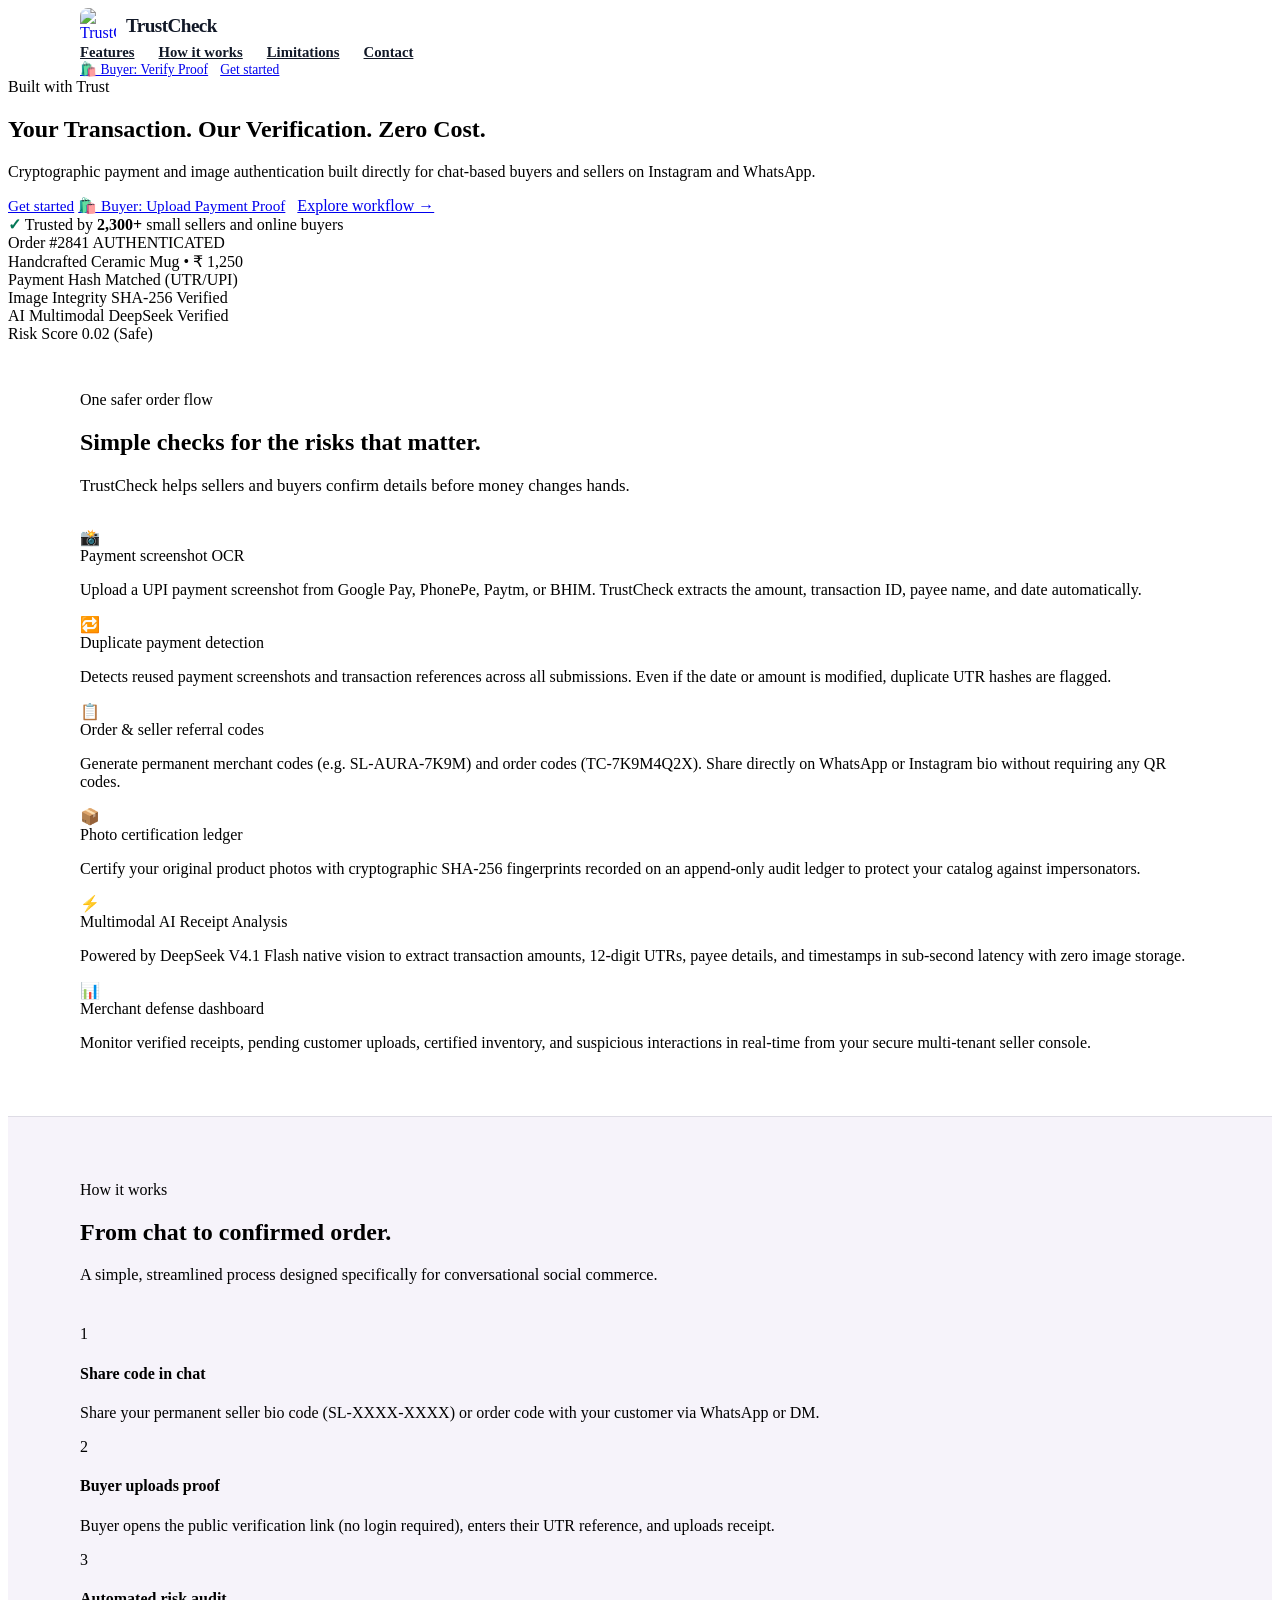
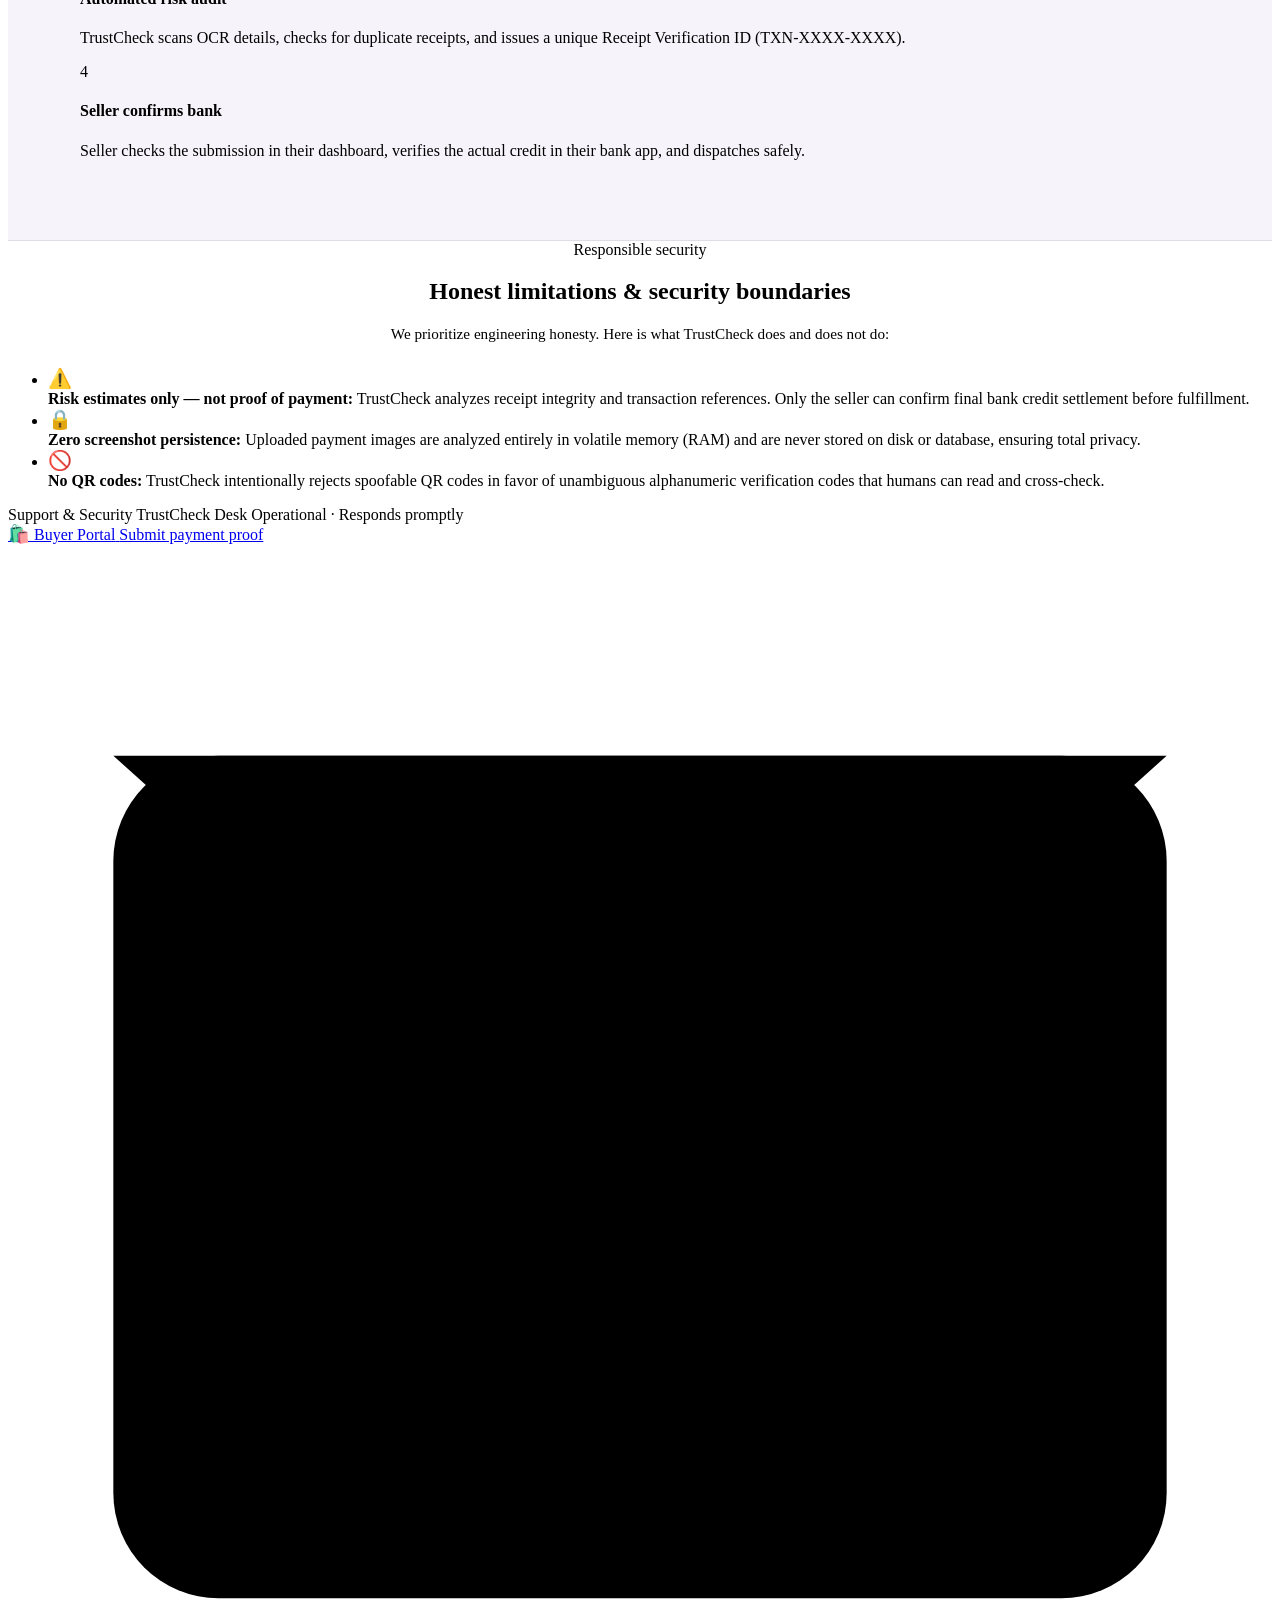
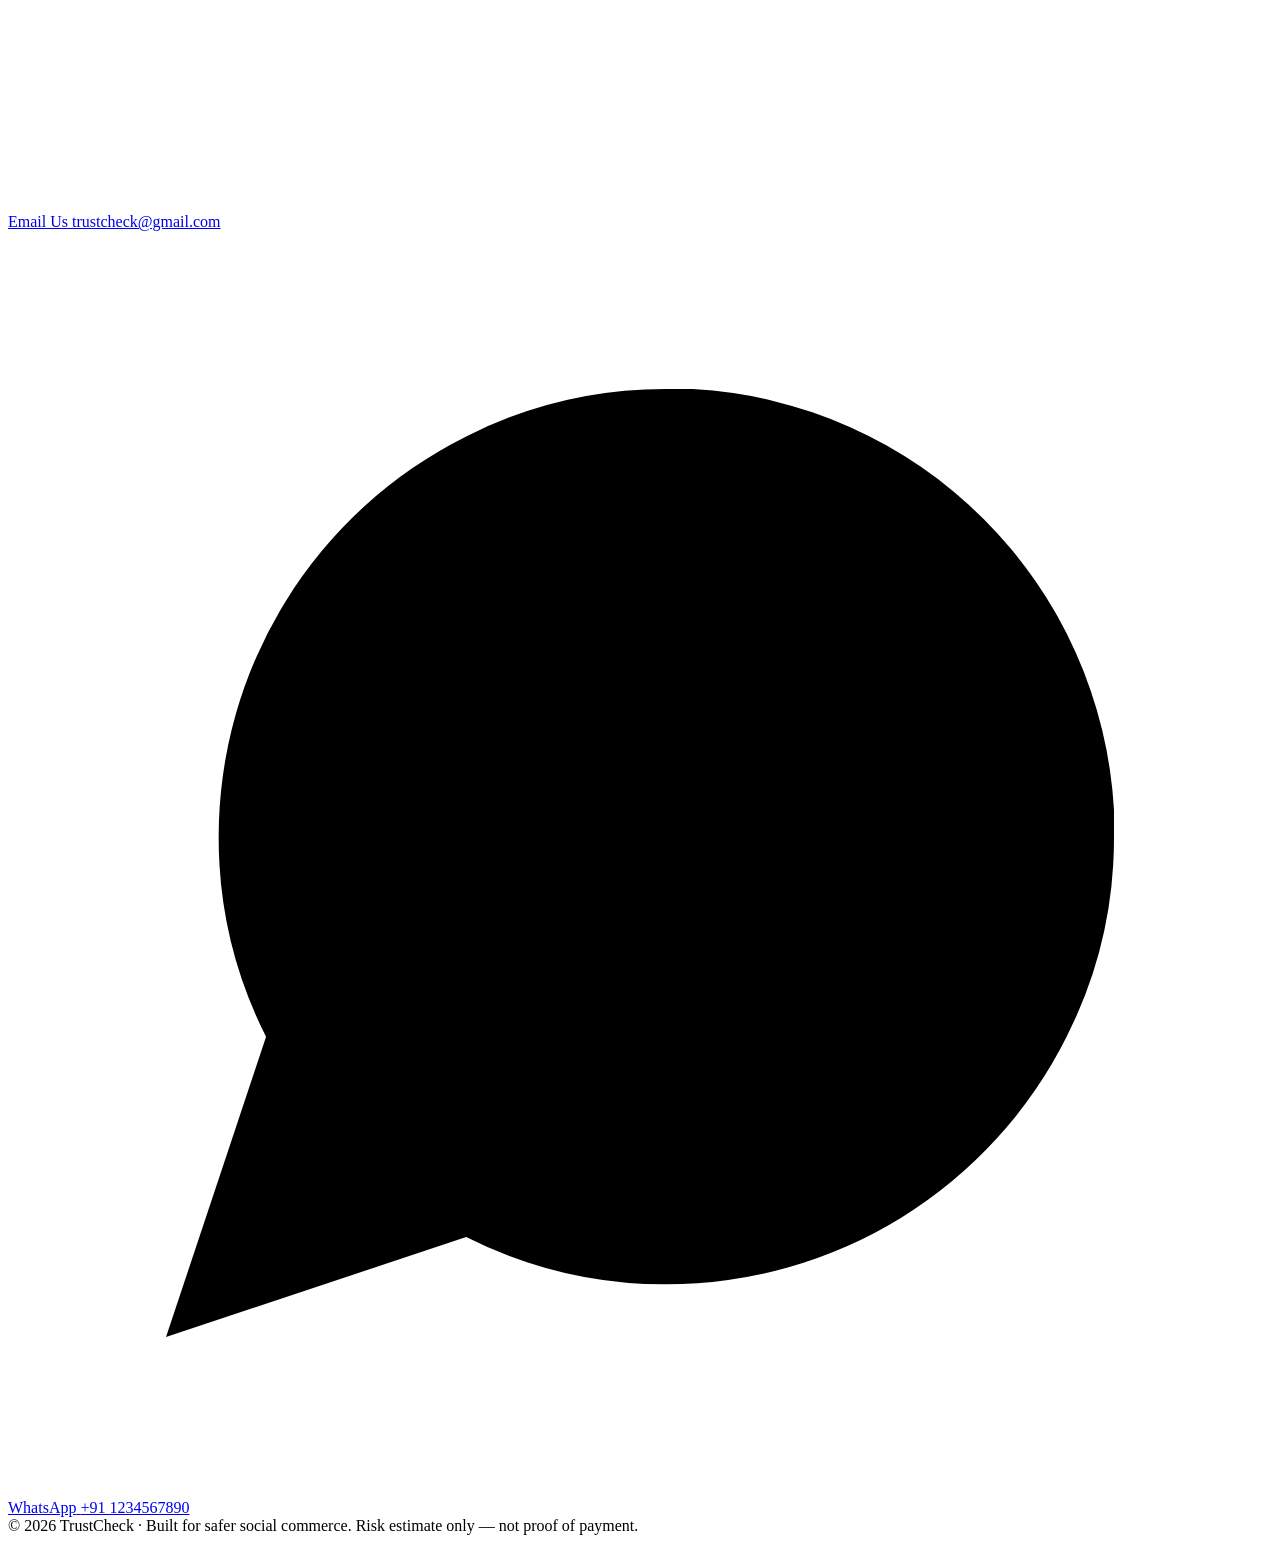
==== frontend/index.html @ 2cc2d7c2 "style: update logo image and add border radius" ====
<!DOCTYPE html>
<html lang="en">
<head>
  <meta charset="UTF-8">
  <meta name="viewport" content="width=device-width, initial-scale=1.0">
  <title>TrustCheck — Sell with confidence</title>
    <link rel="icon" type="image/png" href="/logo.png">
  <meta name="description" content="TrustCheck helps Instagram and WhatsApp sellers verify orders, payment screenshots, and certified product photos.">
  <link rel="stylesheet" href="/css/styles.css">
  <style>
    .container { width: min(1120px, calc(100% - 40px)); margin: 0 auto; }
  </style>
</head>
<body>
<div class="landing">
  <!-- Nav -->
  <header>
    <nav class="container landing-nav" aria-label="Main navigation">
      <a class="brand" href="/" style="display:flex;align-items:center;gap:10px;text-decoration:none;" aria-label="TrustCheck home">
        <img src="/logo.png" class="brand-mark" alt="TrustCheck" style="height:36px;width:36px;object-fit:contain;background:transparent;box-shadow:none;border-radius:8px;">
        <span style="font-weight:800;font-size:1.2rem;letter-spacing:-.03em;color:#111827;">TrustCheck</span>
      </a>
      <div style="display:flex;align-items:center;gap:24px;" class="nav-links">
        <a href="#features" style="font-weight:600;font-size:0.92rem;color:#111827;">Features</a>
        <a href="#how-it-works" style="font-weight:600;font-size:0.92rem;color:#111827;">How it works</a>
        <a href="#limitations" style="font-weight:600;font-size:0.92rem;color:#111827;">Limitations</a>
        <a href="#contact" style="font-weight:600;font-size:0.92rem;color:#111827;">Contact</a>
      </div>
      <div style="display:flex;gap:0.75rem;align-items:center;">
        <a href="/verify.html" class="button button-secondary" style="font-size:0.85rem;">🛍️ Buyer: Verify Proof</a>
        <a href="/login.html" class="button button-primary" style="font-size:0.85rem;">Get started</a>
      </div>
    </nav>
  </header>

  <!-- Hero -->
  <section class="hero-section" id="home">
    <div class="hero">
      <div class="hero-grid">
        <div>
          <div class="eyebrow">Built with Trust</div>
          <h1>Your Transaction. Our Verification. Zero Cost.</h1>
          <p class="hero-copy">Cryptographic payment and image authentication built directly for chat-based buyers and sellers on Instagram and WhatsApp.</p>
          <div class="hero-buttons">
            <a href="/login.html" class="button button-primary btn-lg" style="font-size:0.95rem;">Get started</a>
            <a href="/verify.html" class="button button-secondary btn-lg" style="font-size:0.95rem;">🛍️ Buyer: Upload Payment Proof</a>
            <a href="#how-it-works" class="hero-link" style="margin-left:0.5rem;">Explore workflow →</a>
          </div>
          <div class="trust-note">
            <span style="color:#047857;font-weight:800;">✓</span>
            <span>Trusted by <strong>2,300+</strong> small sellers and online buyers</span>
          </div>
        </div>

        <!-- Floating Verified Token Card (FinTech Micro-Receipt) -->
        <div class="token-card-wrapper">
          <div class="token-card">
            <div class="token-header">
              <span class="token-order-id">Order #2841</span>
              <span class="token-auth-badge">
                <span class="token-pulse-dot" aria-hidden="true"></span>
                AUTHENTICATED
              </span>
            </div>
            <div class="token-item-row">
              <span>Handcrafted Ceramic Mug • ₹ 1,250</span>
            </div>
            <div class="token-metrics">
              <div class="token-metric-row">
                <span class="token-metric-label">Payment Hash</span>
                <span class="token-metric-val matched">Matched (UTR/UPI)</span>
              </div>
              <div class="token-metric-row">
                <span class="token-metric-label">Image Integrity</span>
                <span class="token-metric-val verified">SHA-256 Verified</span>
              </div>
              <div class="token-metric-row">
                <span class="token-metric-label">AI Multimodal</span>
                <span class="token-metric-val verified">DeepSeek Verified</span>
              </div>
              <div class="token-metric-row">
                <span class="token-metric-label">Risk Score</span>
                <span class="token-metric-val matched">0.02 (Safe)</span>
              </div>
            </div>
          </div>
        </div>
      </div>
    </div>
  </section>

  <!-- Features -->
  <section class="container" id="features" style="padding: 3rem 0;">
    <div style="max-width:650px;margin-bottom:2rem;">
      <div class="eyebrow" style="margin-bottom:0.75rem;">One safer order flow</div>
      <h2>Simple checks for the risks that matter.</h2>
      <p style="font-size:1.05rem;color:var(--muted);margin-top:0.35rem;">TrustCheck helps sellers and buyers confirm details before money changes hands.</p>
    </div>
    <div class="features-grid">
      <div class="feature-card">
        <div class="feature-icon">📸</div>
        <div class="feature-title">Payment screenshot OCR</div>
        <p class="feature-desc">Upload a UPI payment screenshot from Google Pay, PhonePe, Paytm, or BHIM. TrustCheck extracts the amount, transaction ID, payee name, and date automatically.</p>
      </div>
      <div class="feature-card">
        <div class="feature-icon">🔁</div>
        <div class="feature-title">Duplicate payment detection</div>
        <p class="feature-desc">Detects reused payment screenshots and transaction references across all submissions. Even if the date or amount is modified, duplicate UTR hashes are flagged.</p>
      </div>
      <div class="feature-card">
        <div class="feature-icon">📋</div>
        <div class="feature-title">Order & seller referral codes</div>
        <p class="feature-desc">Generate permanent merchant codes (e.g. SL-AURA-7K9M) and order codes (TC-7K9M4Q2X). Share directly on WhatsApp or Instagram bio without requiring any QR codes.</p>
      </div>
      <div class="feature-card">
        <div class="feature-icon">📦</div>
        <div class="feature-title">Photo certification ledger</div>
        <p class="feature-desc">Certify your original product photos with cryptographic SHA-256 fingerprints recorded on an append-only audit ledger to protect your catalog against impersonators.</p>
      </div>
      <div class="feature-card">
        <div class="feature-icon">⚡</div>
        <div class="feature-title">Multimodal AI Receipt Analysis</div>
        <p class="feature-desc">Powered by DeepSeek V4.1 Flash native vision to extract transaction amounts, 12-digit UTRs, payee details, and timestamps in sub-second latency with zero image storage.</p>
      </div>
      <div class="feature-card">
        <div class="feature-icon">📊</div>
        <div class="feature-title">Merchant defense dashboard</div>
        <p class="feature-desc">Monitor verified receipts, pending customer uploads, certified inventory, and suspicious interactions in real-time from your secure multi-tenant seller console.</p>
      </div>
    </div>
  </section>

  <!-- How it works -->
  <section id="how-it-works" style="background:#F6F3FA;border-top:1px solid rgba(17,24,39,0.1);border-bottom:1px solid rgba(17,24,39,0.1);padding:4rem 0;">
    <div class="container">
      <div style="max-width:650px;margin-bottom:2.5rem;">
        <div class="eyebrow" style="margin-bottom:0.75rem;">How it works</div>
        <h2>From chat to confirmed order.</h2>
        <p style="font-size:1.02rem;color:var(--muted);margin-top:0.35rem;">A simple, streamlined process designed specifically for conversational social commerce.</p>
      </div>
      <div class="steps-row">
        <div class="step-item">
          <div class="step-num">1</div>
          <h4>Share code in chat</h4>
          <p>Share your permanent seller bio code (SL-XXXX-XXXX) or order code with your customer via WhatsApp or DM.</p>
        </div>
        <div class="step-item">
          <div class="step-num">2</div>
          <h4>Buyer uploads proof</h4>
          <p>Buyer opens the public verification link (no login required), enters their UTR reference, and uploads receipt.</p>
        </div>
        <div class="step-item">
          <div class="step-num">3</div>
          <h4>Automated risk audit</h4>
          <p>TrustCheck scans OCR details, checks for duplicate receipts, and issues a unique Receipt Verification ID (TXN-XXXX-XXXX).</p>
        </div>
        <div class="step-item">
          <div class="step-num">4</div>
          <h4>Seller confirms bank</h4>
          <p>Seller checks the submission in their dashboard, verifies the actual credit in their bank app, and dispatches safely.</p>
        </div>
      </div>
    </div>
  </section>

  <!-- Limitations -->
  <section class="limitations-section" id="limitations">
    <div style="text-align:center;margin-bottom:1.5rem;">
      <div class="eyebrow" style="margin-bottom:0.5rem;">Responsible security</div>
      <h2>Honest limitations & security boundaries</h2>
      <p style="color:var(--muted);font-size:0.95rem;margin-top:0.35rem;">We prioritize engineering honesty. Here is what TrustCheck does and does not do:</p>
    </div>
    <ul class="limitation-list">
      <li>
        <span style="font-size:1.2rem;">⚠️</span>
        <div><strong>Risk estimates only — not proof of payment:</strong> TrustCheck analyzes receipt integrity and transaction references. Only the seller can confirm final bank credit settlement before fulfillment.</div>
      </li>
      <li>
        <span style="font-size:1.2rem;">🔒</span>
        <div><strong>Zero screenshot persistence:</strong> Uploaded payment images are analyzed entirely in volatile memory (RAM) and are never stored on disk or database, ensuring total privacy.</div>
      </li>
      <li>
        <span style="font-size:1.2rem;">🚫</span>
        <div><strong>No QR codes:</strong> TrustCheck intentionally rejects spoofable QR codes in favor of unambiguous alphanumeric verification codes that humans can read and cross-check.</div>
      </li>
    </ul>
  </section>

  <!-- Integrated Minimal Footer Strip -->
  <footer id="contact" class="site-footer">
    <div class="footer-content">
      <div class="footer-contact-row">
        <!-- Left: identity + status -->
        <div class="cs-left">
          <span class="cs-label">Support & Security</span>
          <span class="cs-title">TrustCheck Desk</span>
          <span class="cs-status">
            <span class="cs-pulse" aria-hidden="true"></span>
            Operational · Responds promptly
          </span>
        </div>

        <!-- Right: action pills -->
        <div class="cs-actions">
          <!-- Buyer portal link -->
          <a href="/verify.html" class="cs-action">
            <span style="font-size:1.1rem;">🛍️</span>
            <span class="cs-action-meta">
              <span>Buyer Portal</span>
              <span>Submit payment proof</span>
            </span>
          </a>
          <!-- Email Us -->
          <a href="mailto:trustcheck@gmail.com" class="cs-action" aria-label="Email TrustCheck at trustcheck@gmail.com">
            <svg viewBox="0 0 24 24" aria-hidden="true">
              <rect x="2" y="4" width="20" height="16" rx="2"/>
              <polyline points="2,4 12,13 22,4"/>
            </svg>
            <span class="cs-action-meta">
              <span>Email Us</span>
              <span>trustcheck@gmail.com</span>
            </span>
          </a>
          <!-- WhatsApp -->
          <a href="https://wa.me/911234567890" class="cs-action" aria-label="Chat on WhatsApp" target="_blank" rel="noopener noreferrer">
            <svg viewBox="0 0 24 24" aria-hidden="true">
              <path d="M21 11.5a8.38 8.38 0 0 1-.9 3.8 8.5 8.5 0 0 1-7.6 4.7 8.38 8.38 0 0 1-3.8-.9L3 21l1.9-5.7a8.38 8.38 0 0 1-.9-3.8 8.5 8.5 0 0 1 4.7-7.6 8.38 8.38 0 0 1 3.8-.9h.5a8.48 8.48 0 0 1 8 8v.5z"/>
            </svg>
            <span class="cs-action-meta">
              <span>WhatsApp</span>
              <span>+91 1234567890</span>
            </span>
          </a>
        </div>
      </div>

      <div class="footer-divider" aria-hidden="true"></div>

      <div class="footer-row">
        <span>© 2026 TrustCheck · Built for safer social commerce.</span>
        <span>Risk estimate only — not proof of payment.</span>
      </div>
    </div>
  </footer>
</div>
</body>
</html>
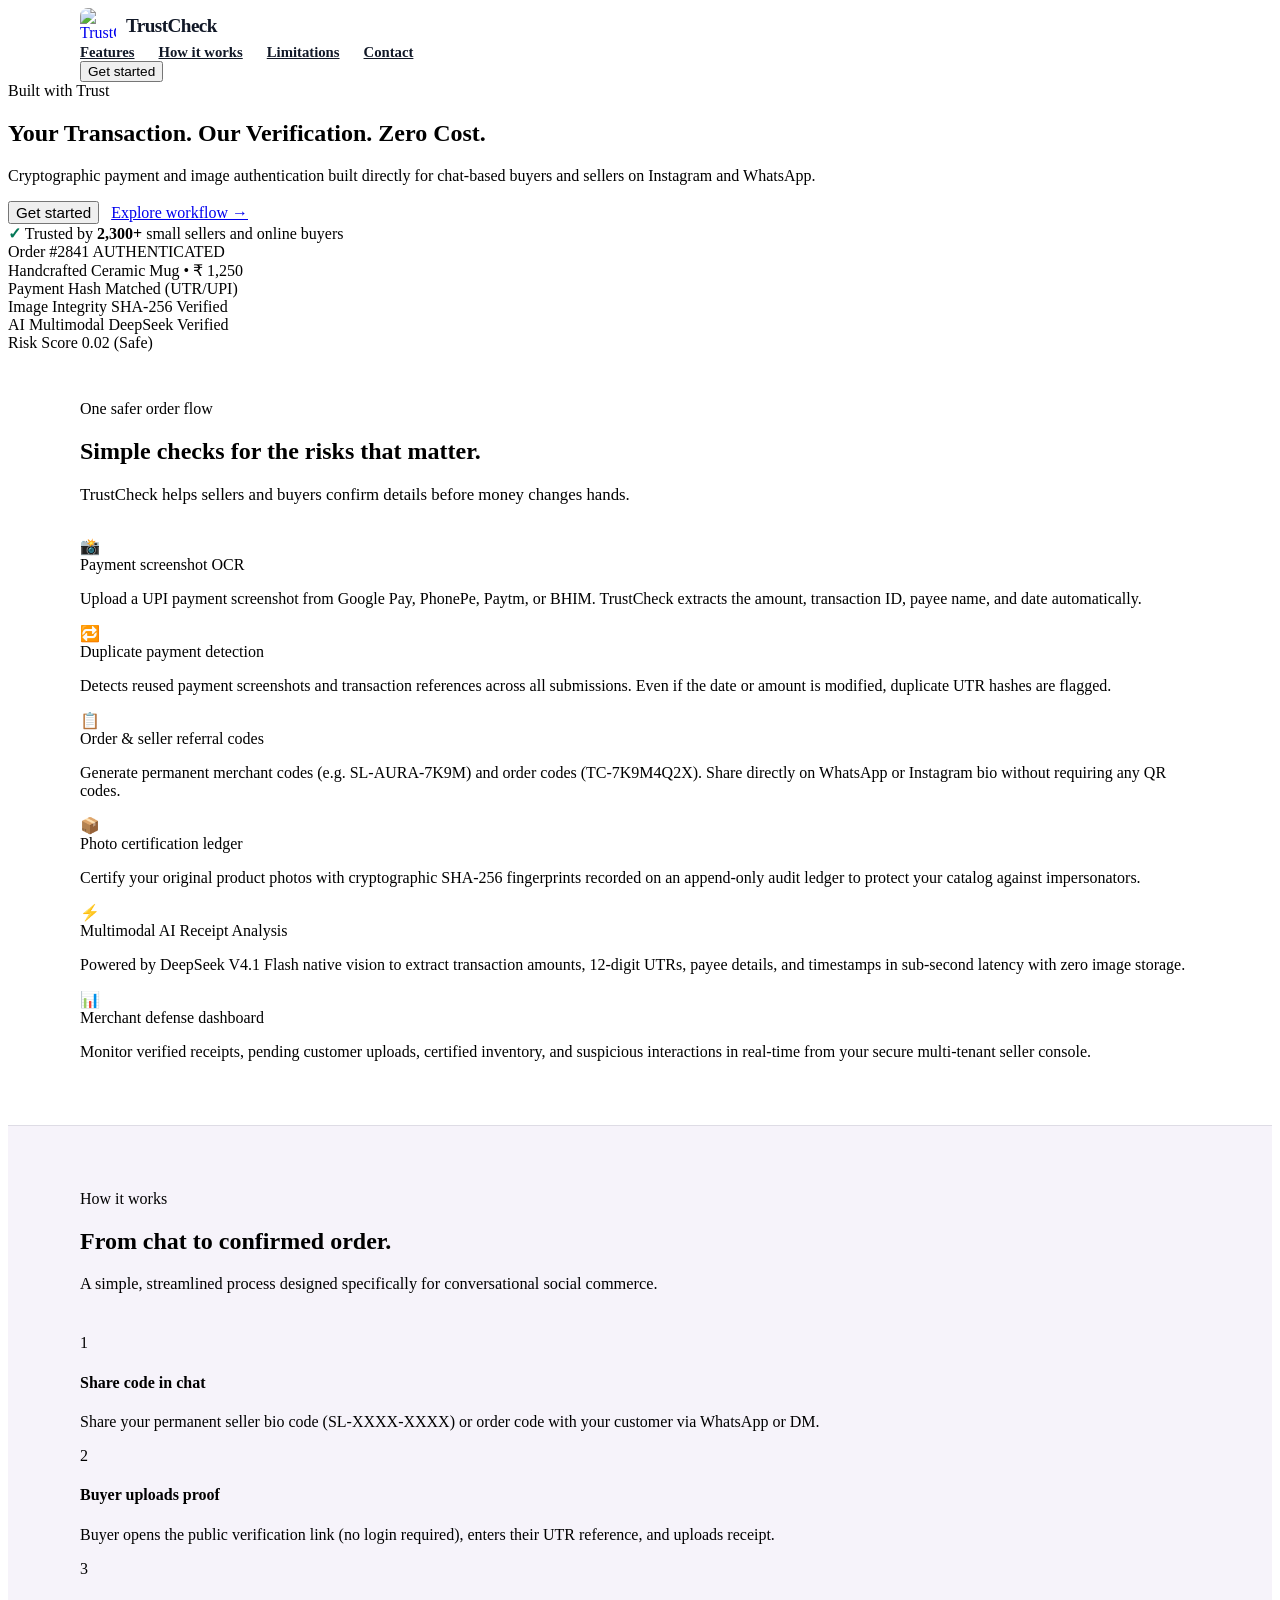
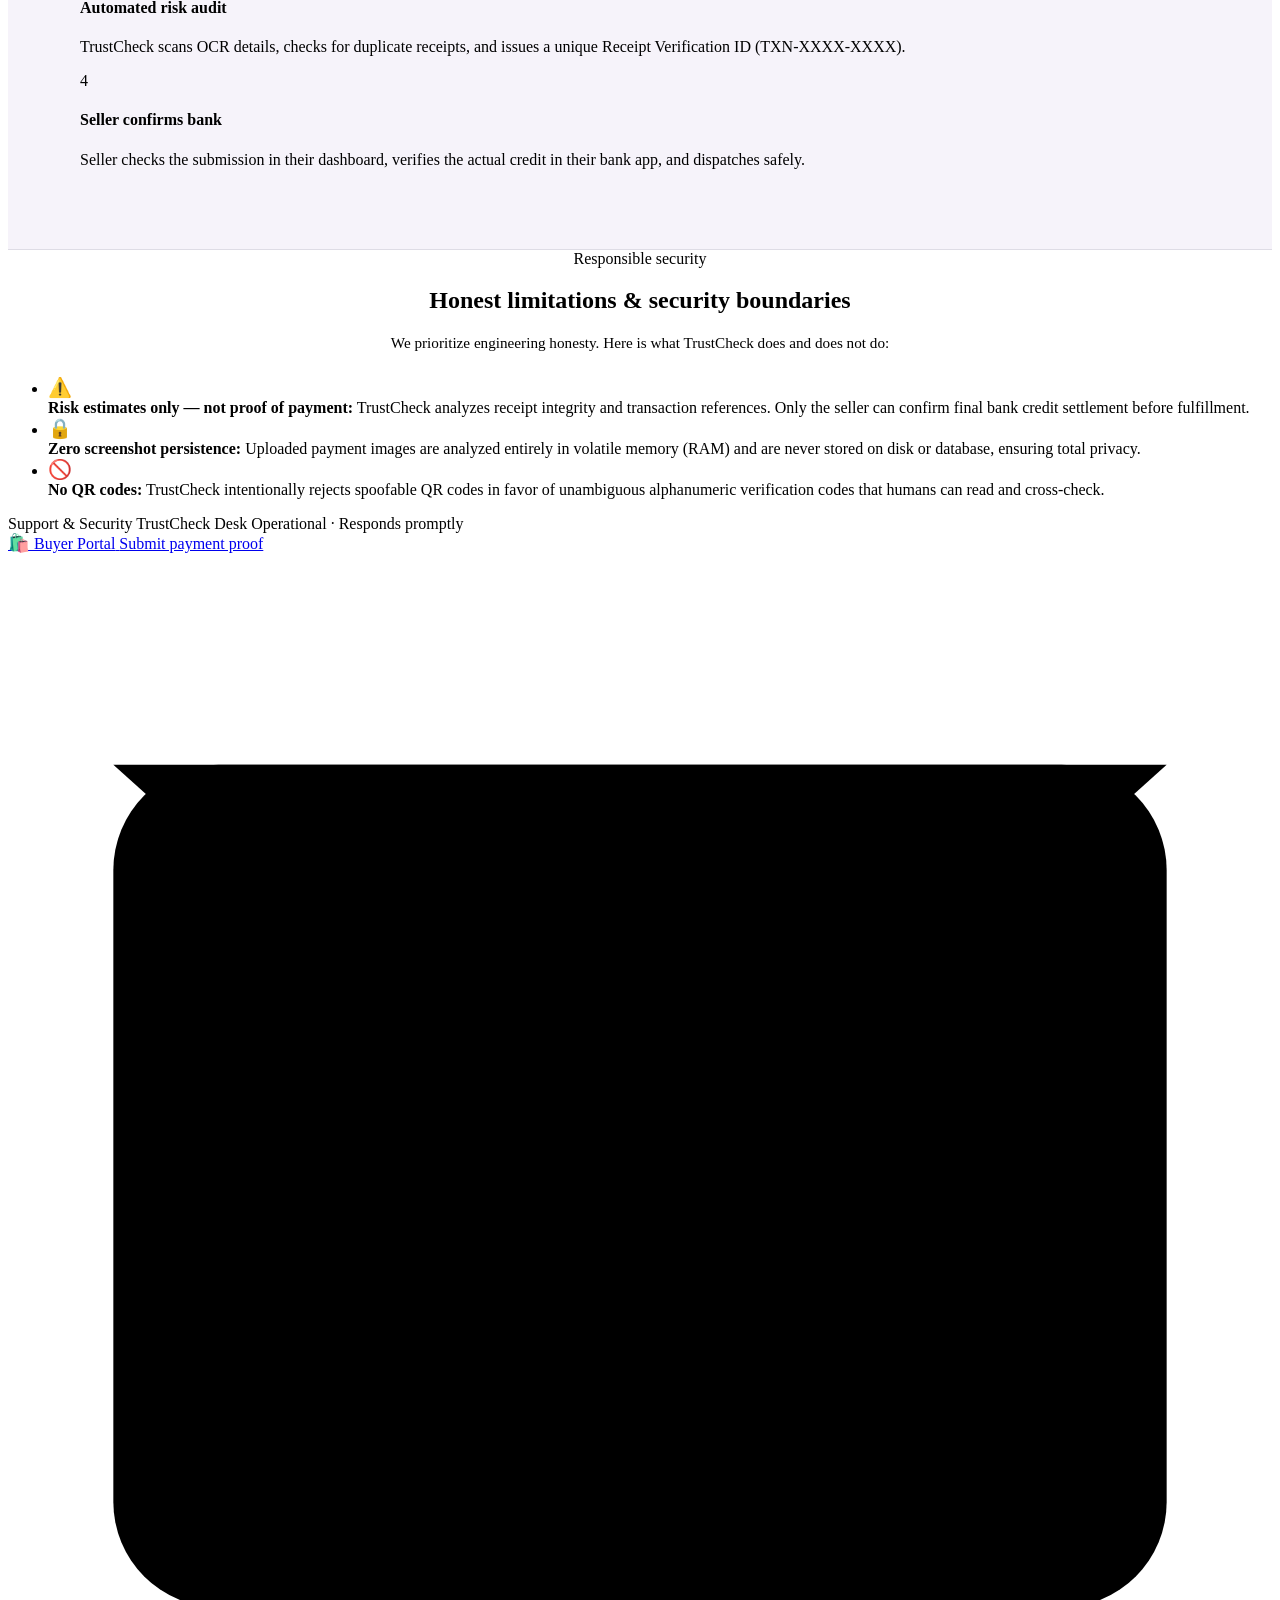
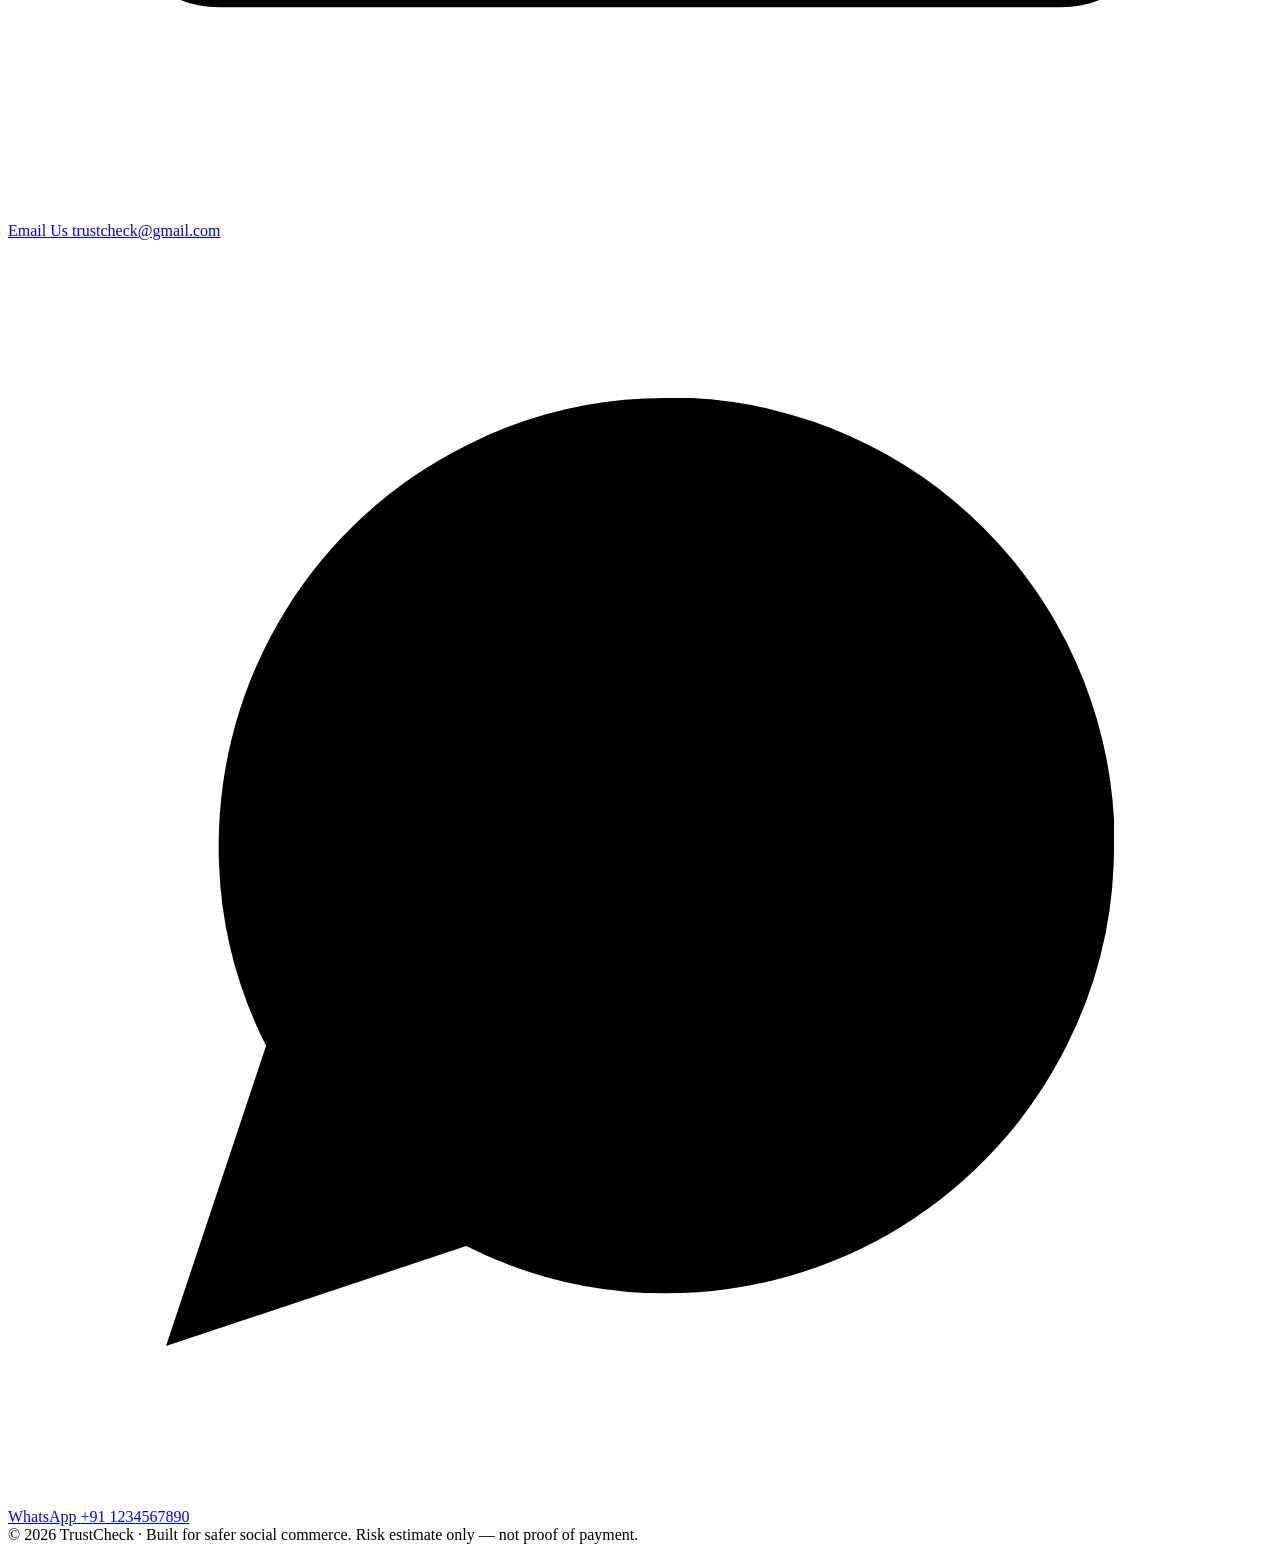
==== commit 02620b84: "feat(ui): refactor entry flow with Apple-style choice modal and role switcher" ====
--- a/frontend/index.html
+++ b/frontend/index.html
@@ -9,6 +9,253 @@
   <link rel="stylesheet" href="/css/styles.css">
   <style>
     .container { width: min(1120px, calc(100% - 40px)); margin: 0 auto; }
+
+    /* ── Apple/Linear Glassmorphism Auth Modal ── */
+    .modal-backdrop {
+      position: fixed;
+      inset: 0;
+      z-index: 9999;
+      display: flex;
+      align-items: center;
+      justify-content: center;
+      padding: 1.25rem;
+      background: rgba(15, 23, 42, 0.4);
+      backdrop-filter: blur(12px);
+      -webkit-backdrop-filter: blur(12px);
+      opacity: 0;
+      visibility: hidden;
+      pointer-events: none;
+      transition: opacity 0.28s cubic-bezier(0.16, 1, 0.3, 1), visibility 0.28s cubic-bezier(0.16, 1, 0.3, 1);
+    }
+    .modal-backdrop.is-open {
+      opacity: 1;
+      visibility: visible;
+      pointer-events: auto;
+    }
+    .modal-card {
+      position: relative;
+      width: 100%;
+      max-width: 580px;
+      background: rgba(255, 255, 255, 0.88);
+      backdrop-filter: blur(24px);
+      -webkit-backdrop-filter: blur(24px);
+      border-radius: 24px;
+      border: 1px solid rgba(255, 255, 255, 0.65);
+      box-shadow: 0 24px 60px rgba(17, 24, 39, 0.16), 0 0 0 1px rgba(255, 255, 255, 0.4) inset;
+      padding: 2.25rem 2rem 1.6rem;
+      transform: scale(0.95) translateY(6px);
+      opacity: 0;
+      transition: transform 0.32s cubic-bezier(0.16, 1, 0.3, 1), opacity 0.28s cubic-bezier(0.16, 1, 0.3, 1);
+      overflow: hidden;
+    }
+    .modal-backdrop.is-open .modal-card {
+      transform: scale(1) translateY(0);
+      opacity: 1;
+    }
+    /* Liquid-flow animated glow top edge */
+    .modal-glow-line {
+      position: absolute;
+      top: 0;
+      left: 0;
+      right: 0;
+      height: 3px;
+      background: linear-gradient(90deg, #998A98 0%, #D7CDCD 25%, #817795 50%, #DDD8E8 75%, #998A98 100%);
+      background-size: 250% 100%;
+      animation: modal-glow-flow 6s ease infinite;
+    }
+    @keyframes modal-glow-flow {
+      0%   { background-position: 0% 50%; }
+      50%  { background-position: 100% 50%; }
+      100% { background-position: 0% 50%; }
+    }
+    .modal-close-btn {
+      position: absolute;
+      top: 1.25rem;
+      right: 1.25rem;
+      width: 32px;
+      height: 32px;
+      display: inline-flex;
+      align-items: center;
+      justify-content: center;
+      background: rgba(17, 24, 39, 0.05);
+      border: 1px solid rgba(17, 24, 39, 0.08);
+      border-radius: 50%;
+      color: #4B5563;
+      cursor: pointer;
+      transition: all 0.2s ease;
+      padding: 0;
+    }
+    .modal-close-btn:hover {
+      background: rgba(17, 24, 39, 0.12);
+      color: #111827;
+      transform: scale(1.08);
+    }
+    .modal-header {
+      text-align: center;
+      margin-bottom: 1.75rem;
+    }
+    .modal-title {
+      font-size: 1.65rem;
+      font-weight: 800;
+      letter-spacing: -0.03em;
+      color: #111827;
+      line-height: 1.2;
+      margin-bottom: 0.35rem;
+    }
+    .modal-subtitle {
+      font-size: 0.95rem;
+      color: #6B7280;
+      font-weight: 500;
+    }
+    .modal-role-grid {
+      display: grid;
+      grid-template-columns: 1fr 1fr;
+      gap: 1rem;
+      margin-bottom: 1.5rem;
+    }
+    .role-card {
+      display: flex;
+      flex-direction: column;
+      justify-content: space-between;
+      text-decoration: none;
+      background: rgba(255, 255, 255, 0.72);
+      border: 1.5px solid rgba(17, 24, 39, 0.09);
+      border-radius: 18px;
+      padding: 1.25rem;
+      cursor: pointer;
+      transition: all 0.25s cubic-bezier(0.16, 1, 0.3, 1);
+      box-shadow: 0 4px 12px rgba(17, 24, 39, 0.03);
+      position: relative;
+    }
+    .role-card:hover {
+      background: #FFFFFF;
+      border-color: rgba(17, 24, 39, 0.25);
+      transform: translateY(-3px);
+      box-shadow: 0 14px 30px rgba(17, 24, 39, 0.09);
+    }
+    .role-card.is-active-role {
+      border-color: #111827;
+      background: #FFFFFF;
+      box-shadow: 0 14px 32px rgba(17, 24, 39, 0.12), 0 0 0 1.5px #111827;
+    }
+    .role-card-header {
+      display: flex;
+      align-items: center;
+      justify-content: space-between;
+      margin-bottom: 0.85rem;
+    }
+    .role-icon-box {
+      width: 42px;
+      height: 42px;
+      border-radius: 12px;
+      display: grid;
+      place-items: center;
+      font-size: 1.25rem;
+      background: rgba(17, 24, 39, 0.05);
+      border: 1px solid rgba(17, 24, 39, 0.08);
+      transition: transform 0.2s ease;
+    }
+    .role-card:hover .role-icon-box {
+      transform: scale(1.08);
+    }
+    .role-pill {
+      font-size: 0.7rem;
+      font-weight: 700;
+      padding: 3px 8px;
+      border-radius: 999px;
+      background: #E1EEE8;
+      color: #047857;
+      letter-spacing: 0.01em;
+    }
+    .seller-pill {
+      background: #E0E7FF;
+      color: #1E3A8A;
+    }
+    .role-name {
+      font-size: 1.05rem;
+      font-weight: 800;
+      color: #111827;
+      margin-bottom: 0.35rem;
+      letter-spacing: -0.02em;
+    }
+    .role-desc {
+      font-size: 0.82rem;
+      line-height: 1.45;
+      color: #6B7280;
+      margin-bottom: 1.25rem;
+      min-height: 48px;
+    }
+    .role-card-action {
+      display: inline-flex;
+      align-items: center;
+      gap: 6px;
+      font-size: 0.84rem;
+      font-weight: 700;
+      color: #111827;
+      transition: gap 0.2s ease, color 0.2s ease;
+    }
+    .role-card:hover .role-card-action {
+      gap: 10px;
+      color: #1E3A8A;
+    }
+    /* Switcher pill in modal footer */
+    .modal-footer {
+      display: flex;
+      justify-content: center;
+      padding-top: 0.85rem;
+      border-top: 1px solid rgba(17, 24, 39, 0.07);
+    }
+    .switcher-pill {
+      display: inline-flex;
+      align-items: center;
+      gap: 10px;
+      padding: 6px 14px;
+      background: rgba(17, 24, 39, 0.04);
+      border: 1px solid rgba(17, 24, 39, 0.08);
+      border-radius: 999px;
+      font-size: 0.82rem;
+      color: #4B5563;
+      transition: all 0.2s ease;
+    }
+    .switcher-pill:hover {
+      background: rgba(17, 24, 39, 0.07);
+    }
+    .switcher-btn {
+      background: #111827;
+      color: #FFFFFF;
+      border: none;
+      border-radius: 999px;
+      padding: 4px 12px;
+      font-size: 0.78rem;
+      font-weight: 700;
+      cursor: pointer;
+      display: inline-flex;
+      align-items: center;
+      gap: 5px;
+      transition: all 0.2s ease;
+    }
+    .switcher-btn:hover {
+      background: #1F2937;
+      transform: translateY(-1px);
+    }
+    @media (max-width: 580px) {
+      .modal-card {
+        padding: 1.75rem 1.25rem 1.25rem;
+        border-radius: 20px;
+      }
+      .modal-role-grid {
+        grid-template-columns: 1fr;
+      }
+      .role-desc {
+        min-height: auto;
+      }
+      .switcher-pill {
+        flex-direction: column;
+        gap: 6px;
+        text-align: center;
+        border-radius: 16px;
+      }
+    }
   </style>
 </head>
 <body>
@@ -27,8 +274,7 @@
         <a href="#contact" style="font-weight:600;font-size:0.92rem;color:#111827;">Contact</a>
       </div>
       <div style="display:flex;gap:0.75rem;align-items:center;">
-        <a href="/verify.html" class="button button-secondary" style="font-size:0.85rem;">🛍️ Buyer: Verify Proof</a>
-        <a href="/login.html" class="button button-primary" style="font-size:0.85rem;">Get started</a>
+        <button type="button" class="button button-primary btn-get-started" style="font-size:0.85rem;cursor:pointer;">Get started</button>
       </div>
     </nav>
   </header>
@@ -42,8 +288,7 @@
           <h1>Your Transaction. Our Verification. Zero Cost.</h1>
           <p class="hero-copy">Cryptographic payment and image authentication built directly for chat-based buyers and sellers on Instagram and WhatsApp.</p>
           <div class="hero-buttons">
-            <a href="/login.html" class="button button-primary btn-lg" style="font-size:0.95rem;">Get started</a>
-            <a href="/verify.html" class="button button-secondary btn-lg" style="font-size:0.95rem;">🛍️ Buyer: Upload Payment Proof</a>
+            <button type="button" class="button button-primary btn-lg btn-get-started" style="font-size:0.95rem;cursor:pointer;">Get started</button>
             <a href="#how-it-works" class="hero-link" style="margin-left:0.5rem;">Explore workflow →</a>
           </div>
           <div class="trust-note">
@@ -242,6 +487,173 @@
       </div>
     </div>
   </footer>
+
+  <!-- ── Get Started Choice Modal ── -->
+  <div id="auth-modal" class="modal-backdrop" aria-hidden="true" role="dialog" aria-modal="true" aria-labelledby="modal-title">
+    <div class="modal-card">
+      <div class="modal-glow-line" aria-hidden="true"></div>
+      <button type="button" class="modal-close-btn" id="modal-close-btn" aria-label="Close dialog">
+        <svg width="18" height="18" viewBox="0 0 24 24" fill="none" stroke="currentColor" stroke-width="2.2" stroke-linecap="round" stroke-linejoin="round">
+          <line x1="18" y1="6" x2="6" y2="18"></line>
+          <line x1="6" y1="6" x2="18" y2="18"></line>
+        </svg>
+      </button>
+
+      <div class="modal-header">
+        <div class="modal-badge">
+          <img src="/logo.png" alt="TrustCheck" style="width:16px;height:16px;object-fit:contain;border-radius:4px;">
+          <span>TrustCheck Access</span>
+        </div>
+        <h2 id="modal-title" class="modal-title">Welcome to TrustCheck</h2>
+        <p class="modal-subtitle">Choose how you want to continue</p>
+      </div>
+
+      <div class="modal-role-grid" id="modal-role-grid">
+        <!-- 1. Buyer Role Card -->
+        <a href="/verify.html" class="role-card is-active-role" id="role-card-buyer" data-role="buyer" aria-label="Continue as Buyer">
+          <div class="role-card-header">
+            <div class="role-icon-box buyer-icon-box">🛍️</div>
+            <span class="role-pill">No login required</span>
+          </div>
+          <div>
+            <h3 class="role-name">Continue as Buyer</h3>
+            <p class="role-desc">Upload payment screenshot or verify an order reference - No login required</p>
+          </div>
+          <div class="role-card-action">
+            <span>Verify payment</span>
+            <svg width="16" height="16" viewBox="0 0 24 24" fill="none" stroke="currentColor" stroke-width="2.2" stroke-linecap="round" stroke-linejoin="round">
+              <line x1="5" y1="12" x2="19" y2="12"></line>
+              <polyline points="12 5 19 12 12 19"></polyline>
+            </svg>
+          </div>
+        </a>
+
+        <!-- 2. Seller Role Card -->
+        <a href="/login.html" class="role-card" id="role-card-seller" data-role="seller" aria-label="Continue as Seller">
+          <div class="role-card-header">
+            <div class="role-icon-box seller-icon-box">🛡️</div>
+            <span class="role-pill seller-pill">Merchant Console</span>
+          </div>
+          <div>
+            <h3 class="role-name">Continue as Seller</h3>
+            <p class="role-desc">Access your merchant defense console, verify credits & manage codes</p>
+          </div>
+          <div class="role-card-action">
+            <span>Merchant login</span>
+            <svg width="16" height="16" viewBox="0 0 24 24" fill="none" stroke="currentColor" stroke-width="2.2" stroke-linecap="round" stroke-linejoin="round">
+              <line x1="5" y1="12" x2="19" y2="12"></line>
+              <polyline points="12 5 19 12 12 19"></polyline>
+            </svg>
+          </div>
+        </a>
+      </div>
+
+      <!-- Quick Switcher Toggle -->
+      <div class="modal-footer">
+        <div class="switcher-pill">
+          <span>Accidentally picked the wrong role?</span>
+          <button type="button" class="switcher-btn" id="role-switcher-btn" aria-label="Switch active role emphasis">
+            <span id="role-switcher-label">Switch to Seller →</span>
+          </button>
+        </div>
+      </div>
+    </div>
+  </div>
+
+  <script>
+    (function () {
+      const modal = document.getElementById('auth-modal');
+      const closeBtn = document.getElementById('modal-close-btn');
+      const getStartedBtns = document.querySelectorAll('.btn-get-started');
+      const buyerCard = document.getElementById('role-card-buyer');
+      const sellerCard = document.getElementById('role-card-seller');
+      const switcherBtn = document.getElementById('role-switcher-btn');
+      const switcherLabel = document.getElementById('role-switcher-label');
+
+      let currentRole = 'buyer';
+
+      function openModal() {
+        if (!modal) return;
+        modal.classList.add('is-open');
+        modal.setAttribute('aria-hidden', 'false');
+        document.body.style.overflow = 'hidden';
+      }
+
+      function closeModal() {
+        if (!modal) return;
+        modal.classList.remove('is-open');
+        modal.setAttribute('aria-hidden', 'true');
+        document.body.style.overflow = '';
+      }
+
+      function toggleRole() {
+        if (currentRole === 'buyer') {
+          currentRole = 'seller';
+          buyerCard.classList.remove('is-active-role');
+          sellerCard.classList.add('is-active-role');
+          if (switcherLabel) switcherLabel.textContent = 'Switch to Buyer →';
+        } else {
+          currentRole = 'buyer';
+          sellerCard.classList.remove('is-active-role');
+          buyerCard.classList.add('is-active-role');
+          if (switcherLabel) switcherLabel.textContent = 'Switch to Seller →';
+        }
+      }
+
+      getStartedBtns.forEach(btn => {
+        btn.addEventListener('click', (e) => {
+          e.preventDefault();
+          openModal();
+        });
+      });
+
+      if (closeBtn) closeBtn.addEventListener('click', closeModal);
+
+      // Close on backdrop click (outside card)
+      if (modal) {
+        modal.addEventListener('click', (e) => {
+          if (e.target === modal) closeModal();
+        });
+      }
+
+      // Close on Escape key
+      window.addEventListener('keydown', (e) => {
+        if (e.key === 'Escape' && modal && modal.classList.contains('is-open')) {
+          closeModal();
+        }
+      });
+
+      // Role switcher button toggle
+      if (switcherBtn) {
+        switcherBtn.addEventListener('click', (e) => {
+          e.preventDefault();
+          toggleRole();
+        });
+      }
+
+      // Hover / focus updates emphasis smoothly
+      if (buyerCard) {
+        buyerCard.addEventListener('mouseenter', () => {
+          if (currentRole !== 'buyer') {
+            currentRole = 'buyer';
+            sellerCard.classList.remove('is-active-role');
+            buyerCard.classList.add('is-active-role');
+            if (switcherLabel) switcherLabel.textContent = 'Switch to Seller →';
+          }
+        });
+      }
+      if (sellerCard) {
+        sellerCard.addEventListener('mouseenter', () => {
+          if (currentRole !== 'seller') {
+            currentRole = 'seller';
+            buyerCard.classList.remove('is-active-role');
+            sellerCard.classList.add('is-active-role');
+            if (switcherLabel) switcherLabel.textContent = 'Switch to Buyer →';
+          }
+        });
+      }
+    })();
+  </script>
 </div>
 </body>
 </html>
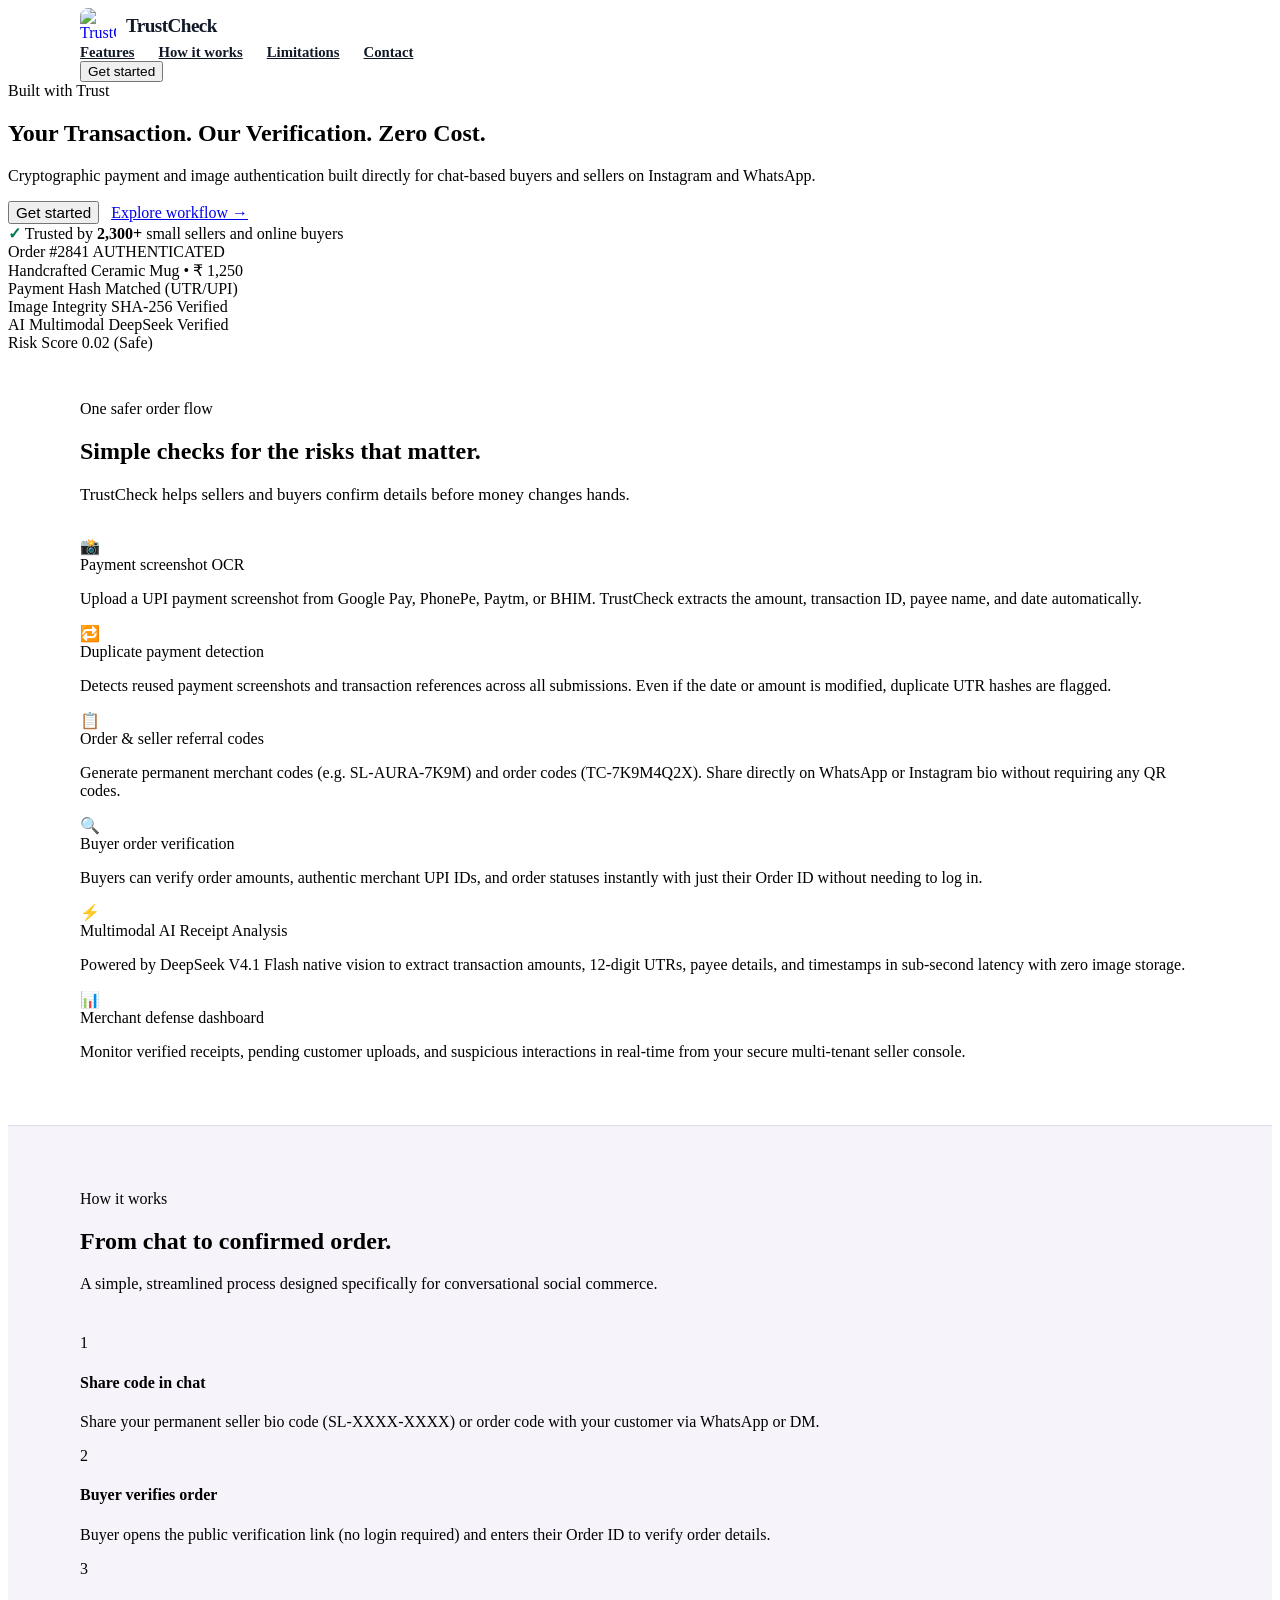
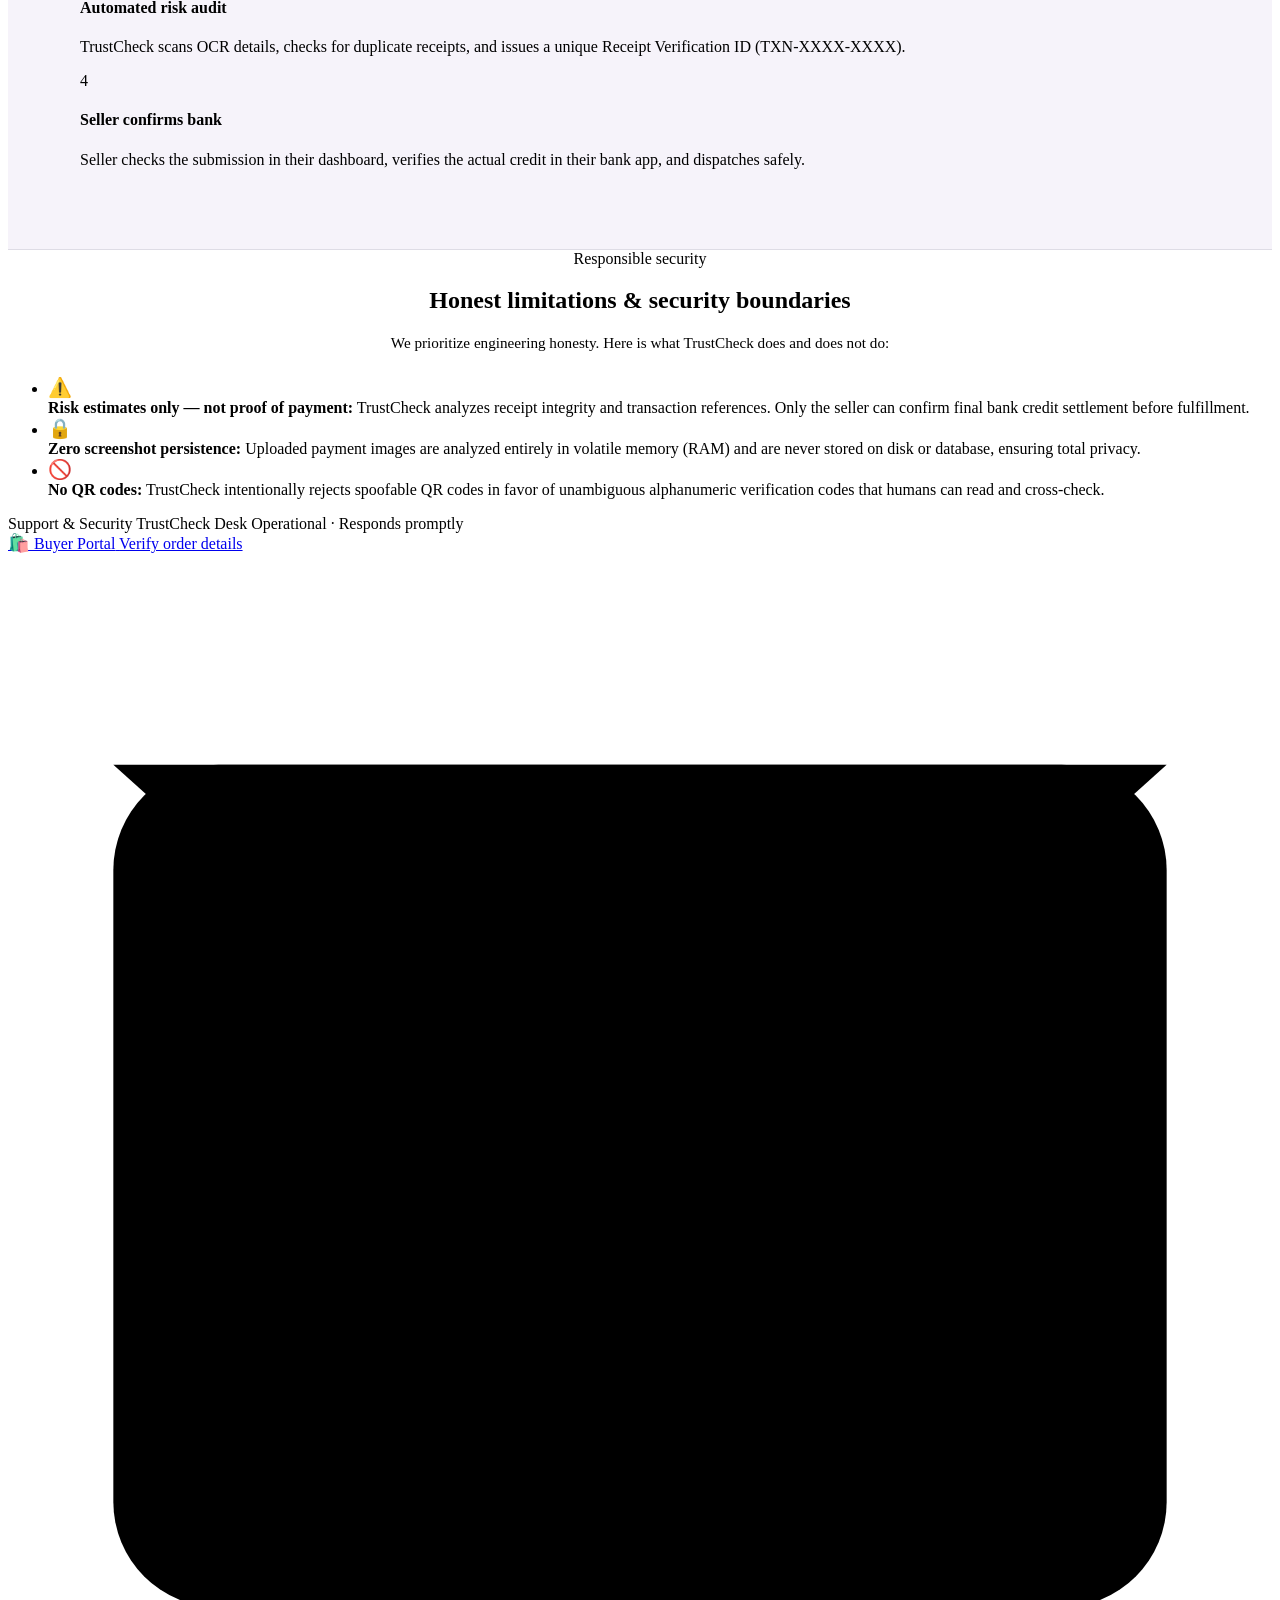
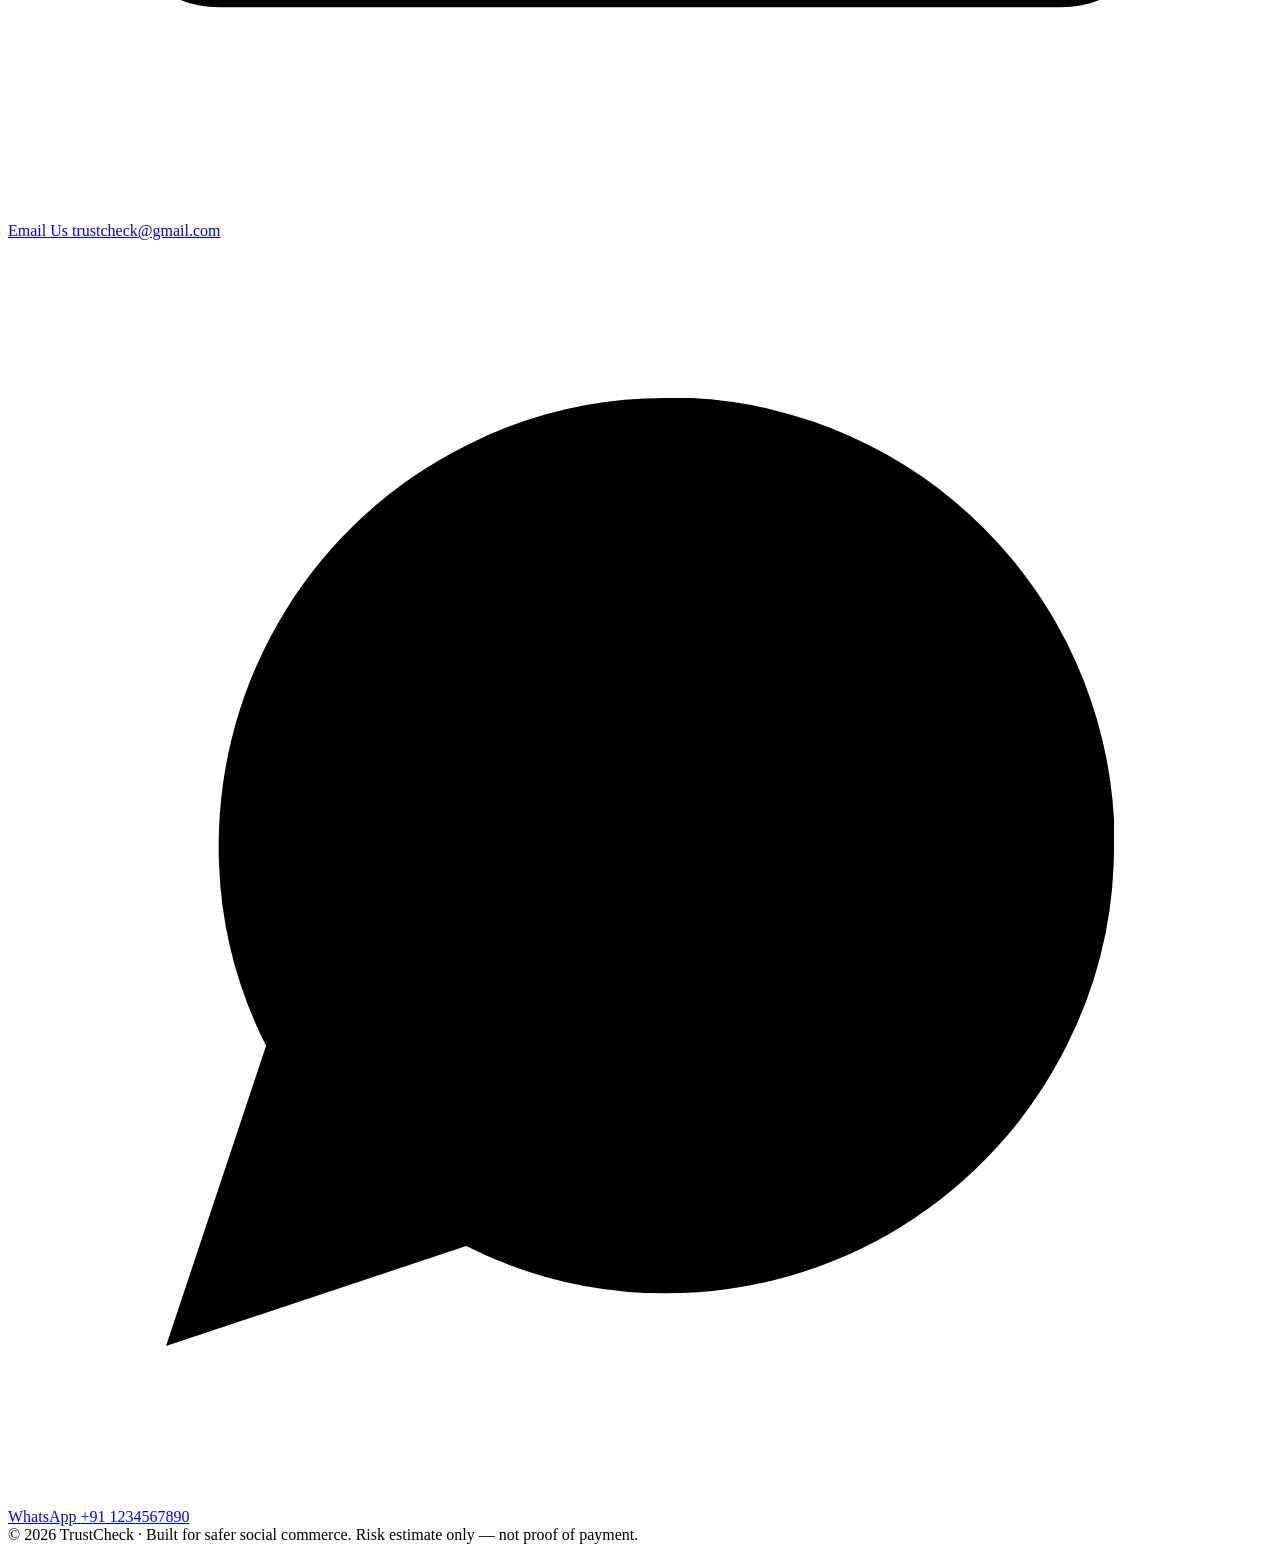
==== commit c9632c95: "feat(verify): streamline payment verification, remove products section, and support direct Order ID " ====
--- a/frontend/index.html
+++ b/frontend/index.html
@@ -358,9 +358,9 @@
         <p class="feature-desc">Generate permanent merchant codes (e.g. SL-AURA-7K9M) and order codes (TC-7K9M4Q2X). Share directly on WhatsApp or Instagram bio without requiring any QR codes.</p>
       </div>
       <div class="feature-card">
-        <div class="feature-icon">📦</div>
-        <div class="feature-title">Photo certification ledger</div>
-        <p class="feature-desc">Certify your original product photos with cryptographic SHA-256 fingerprints recorded on an append-only audit ledger to protect your catalog against impersonators.</p>
+        <div class="feature-icon">🔍</div>
+        <div class="feature-title">Buyer order verification</div>
+        <p class="feature-desc">Buyers can verify order amounts, authentic merchant UPI IDs, and order statuses instantly with just their Order ID without needing to log in.</p>
       </div>
       <div class="feature-card">
         <div class="feature-icon">⚡</div>
@@ -370,7 +370,7 @@
       <div class="feature-card">
         <div class="feature-icon">📊</div>
         <div class="feature-title">Merchant defense dashboard</div>
-        <p class="feature-desc">Monitor verified receipts, pending customer uploads, certified inventory, and suspicious interactions in real-time from your secure multi-tenant seller console.</p>
+        <p class="feature-desc">Monitor verified receipts, pending customer uploads, and suspicious interactions in real-time from your secure multi-tenant seller console.</p>
       </div>
     </div>
   </section>
@@ -391,8 +391,8 @@
         </div>
         <div class="step-item">
           <div class="step-num">2</div>
-          <h4>Buyer uploads proof</h4>
-          <p>Buyer opens the public verification link (no login required), enters their UTR reference, and uploads receipt.</p>
+          <h4>Buyer verifies order</h4>
+          <p>Buyer opens the public verification link (no login required) and enters their Order ID to verify order details.</p>
         </div>
         <div class="step-item">
           <div class="step-num">3</div>
@@ -452,7 +452,7 @@
             <span style="font-size:1.1rem;">🛍️</span>
             <span class="cs-action-meta">
               <span>Buyer Portal</span>
-              <span>Submit payment proof</span>
+              <span>Verify order details</span>
             </span>
           </a>
           <!-- Email Us -->
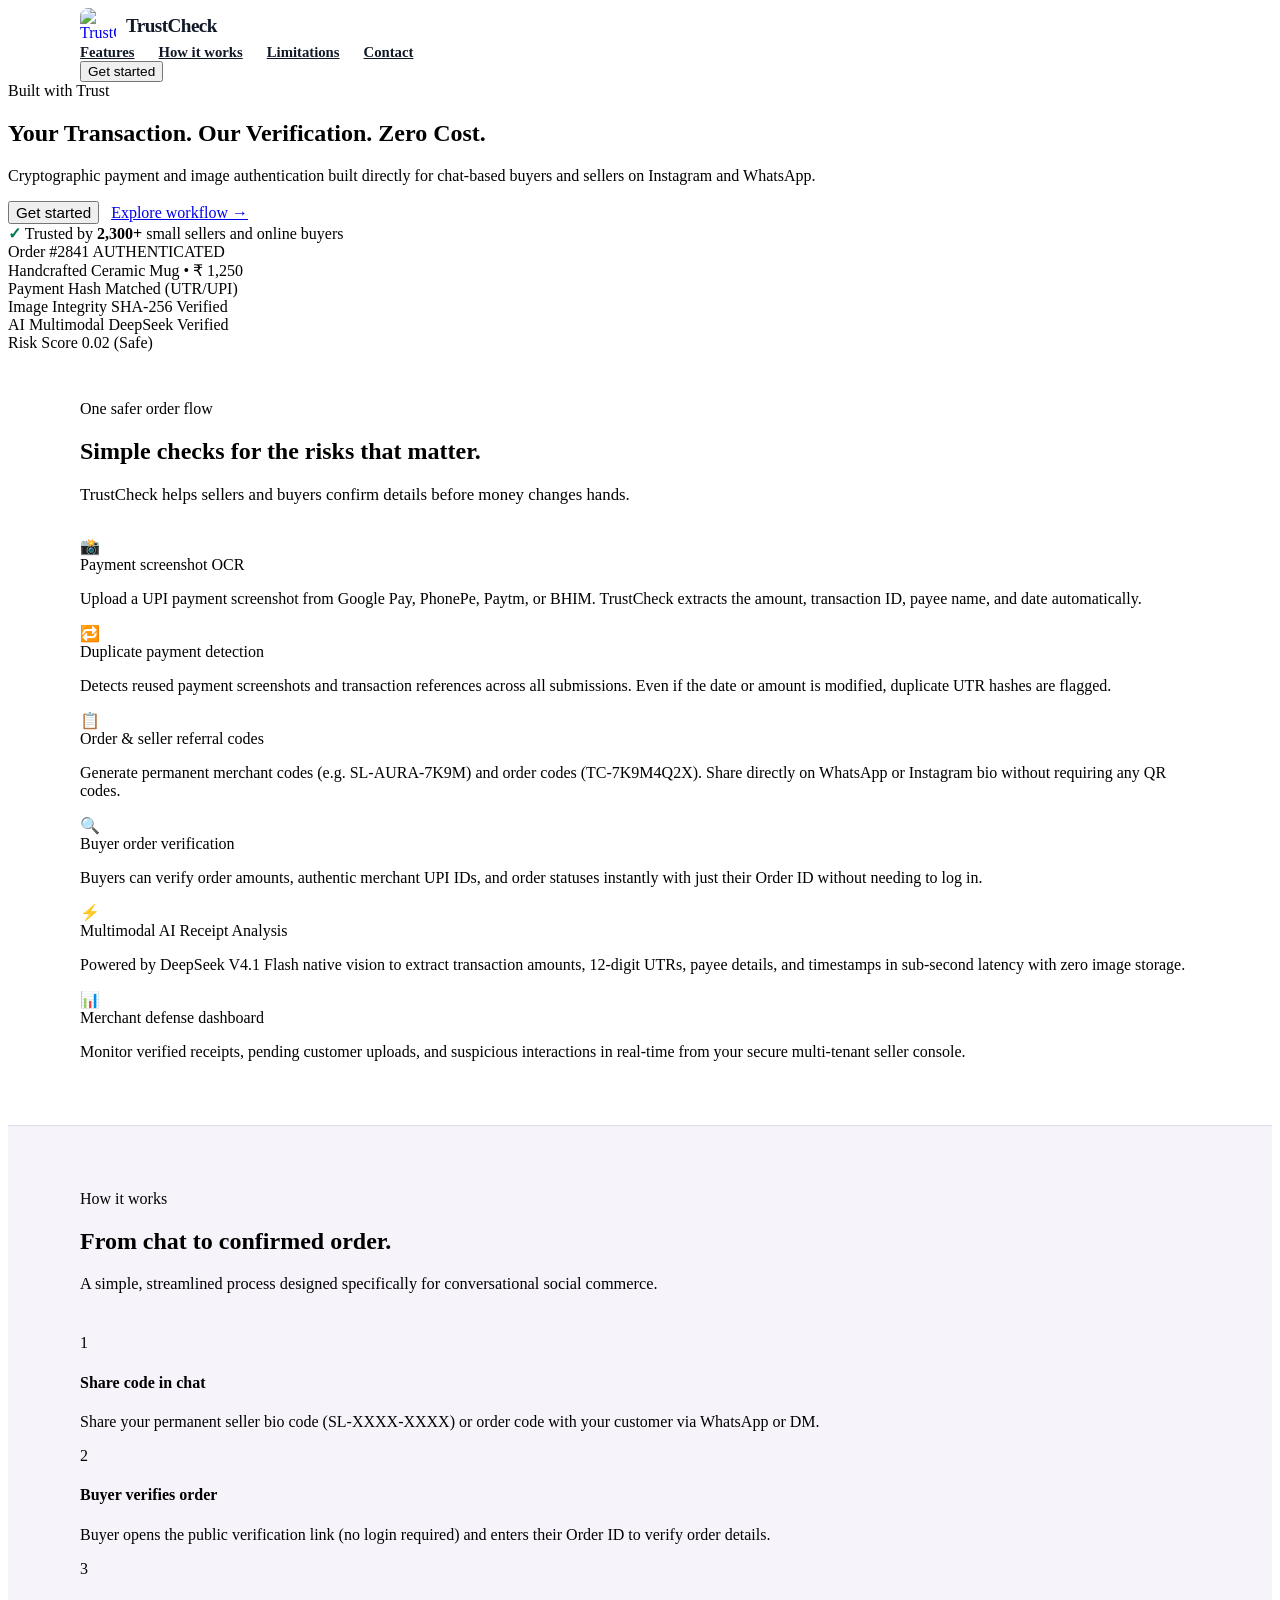
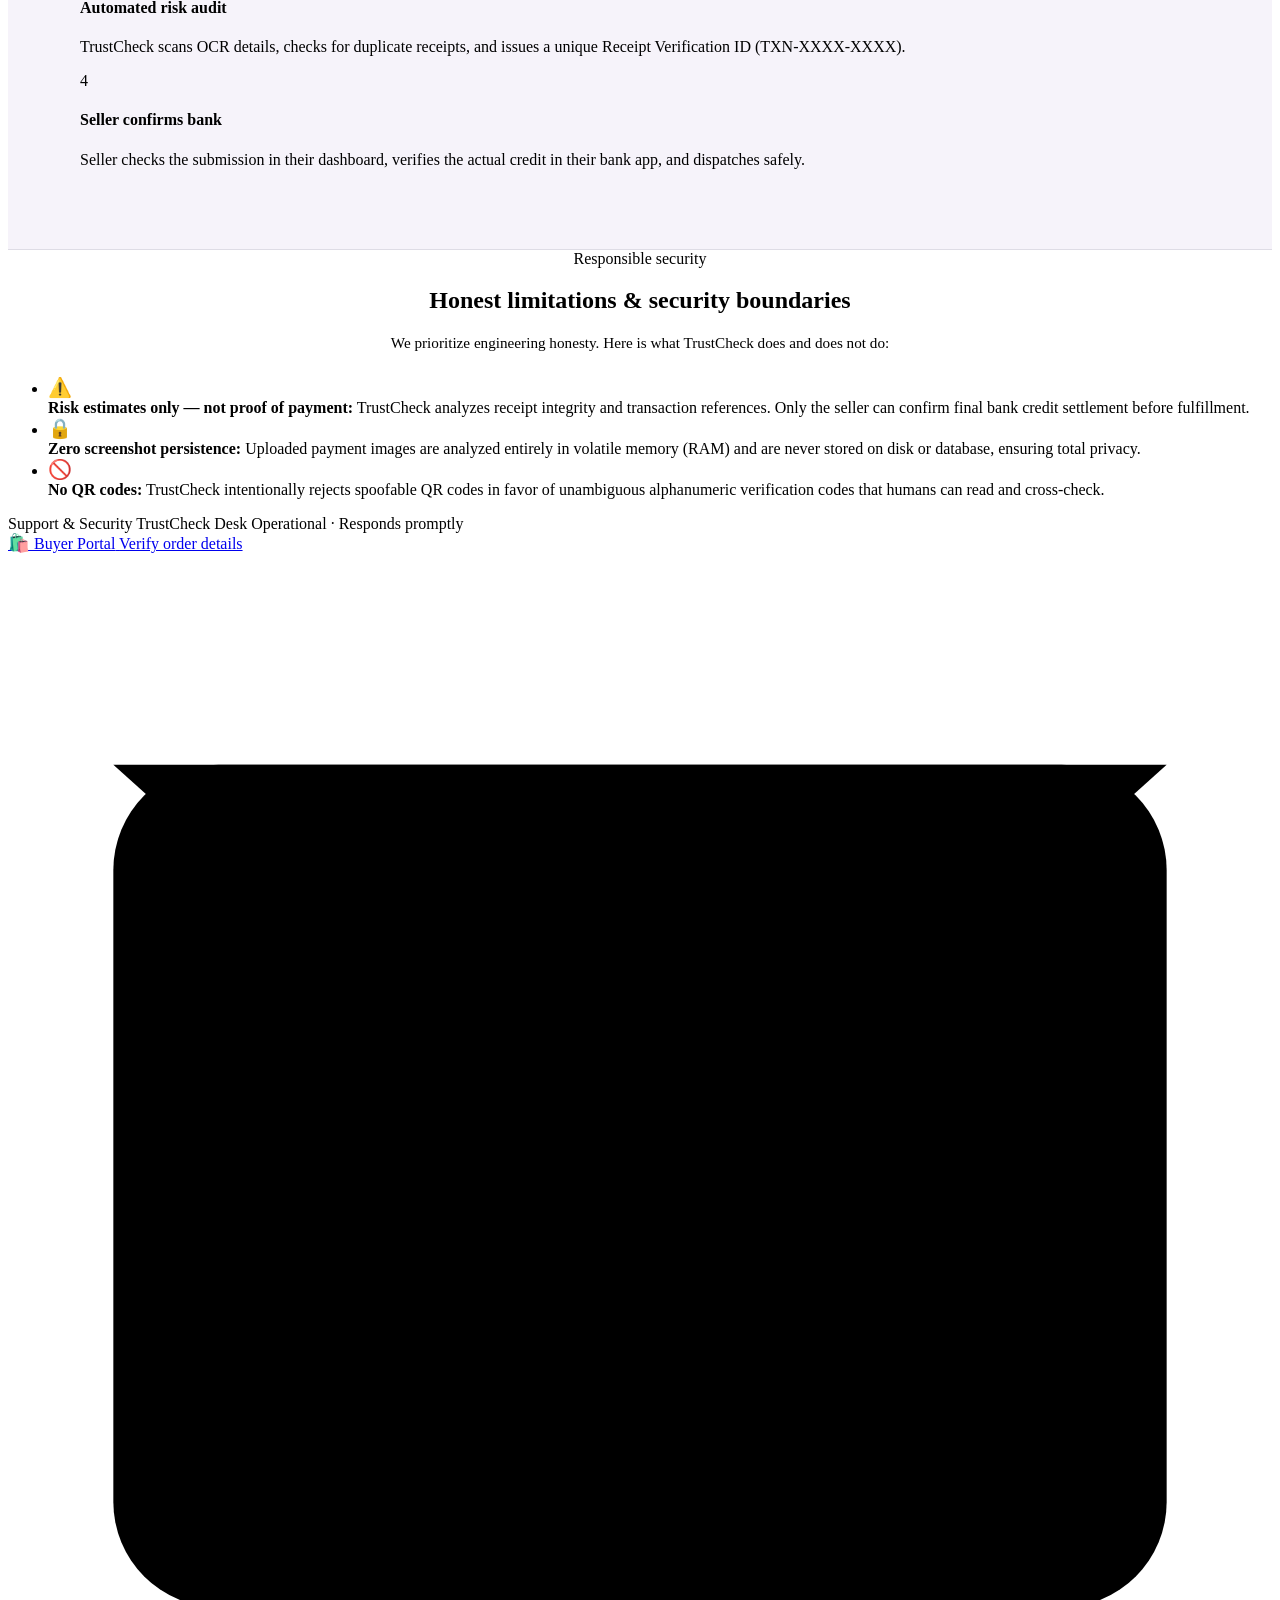
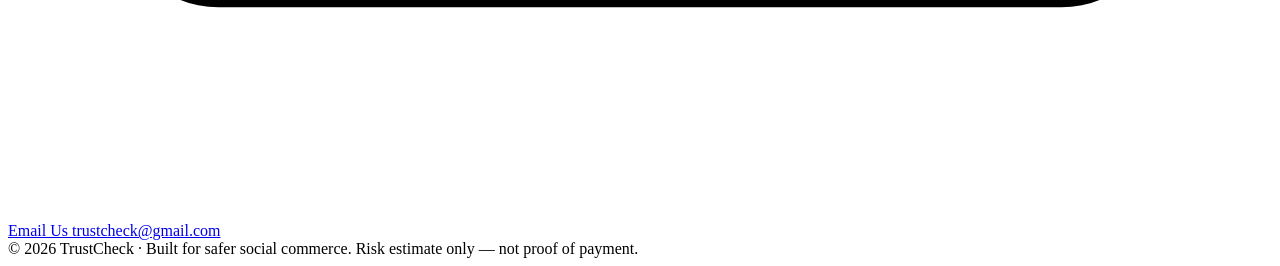
==== commit 79d61e3f: "feat(ui/api): update frontend branding, styling, 404 page, and payment analysis enhancements" ====
--- a/frontend/index.html
+++ b/frontend/index.html
@@ -466,23 +466,13 @@
               <span>trustcheck@gmail.com</span>
             </span>
           </a>
-          <!-- WhatsApp -->
-          <a href="https://wa.me/911234567890" class="cs-action" aria-label="Chat on WhatsApp" target="_blank" rel="noopener noreferrer">
-            <svg viewBox="0 0 24 24" aria-hidden="true">
-              <path d="M21 11.5a8.38 8.38 0 0 1-.9 3.8 8.5 8.5 0 0 1-7.6 4.7 8.38 8.38 0 0 1-3.8-.9L3 21l1.9-5.7a8.38 8.38 0 0 1-.9-3.8 8.5 8.5 0 0 1 4.7-7.6 8.38 8.38 0 0 1 3.8-.9h.5a8.48 8.48 0 0 1 8 8v.5z"/>
-            </svg>
-            <span class="cs-action-meta">
-              <span>WhatsApp</span>
-              <span>+91 1234567890</span>
-            </span>
-          </a>
         </div>
       </div>
 
       <div class="footer-divider" aria-hidden="true"></div>
 
       <div class="footer-row">
-        <span>© 2026 TrustCheck · Built for safer social commerce.</span>
+        <span>© <span data-current-year>2026</span> TrustCheck · Built for safer social commerce.</span>
         <span>Risk estimate only — not proof of payment.</span>
       </div>
     </div>
@@ -655,5 +645,6 @@
     })();
   </script>
 </div>
+<script>document.querySelectorAll('[data-current-year]').forEach((el) => { el.textContent = new Date().getFullYear(); });</script>
 </body>
 </html>
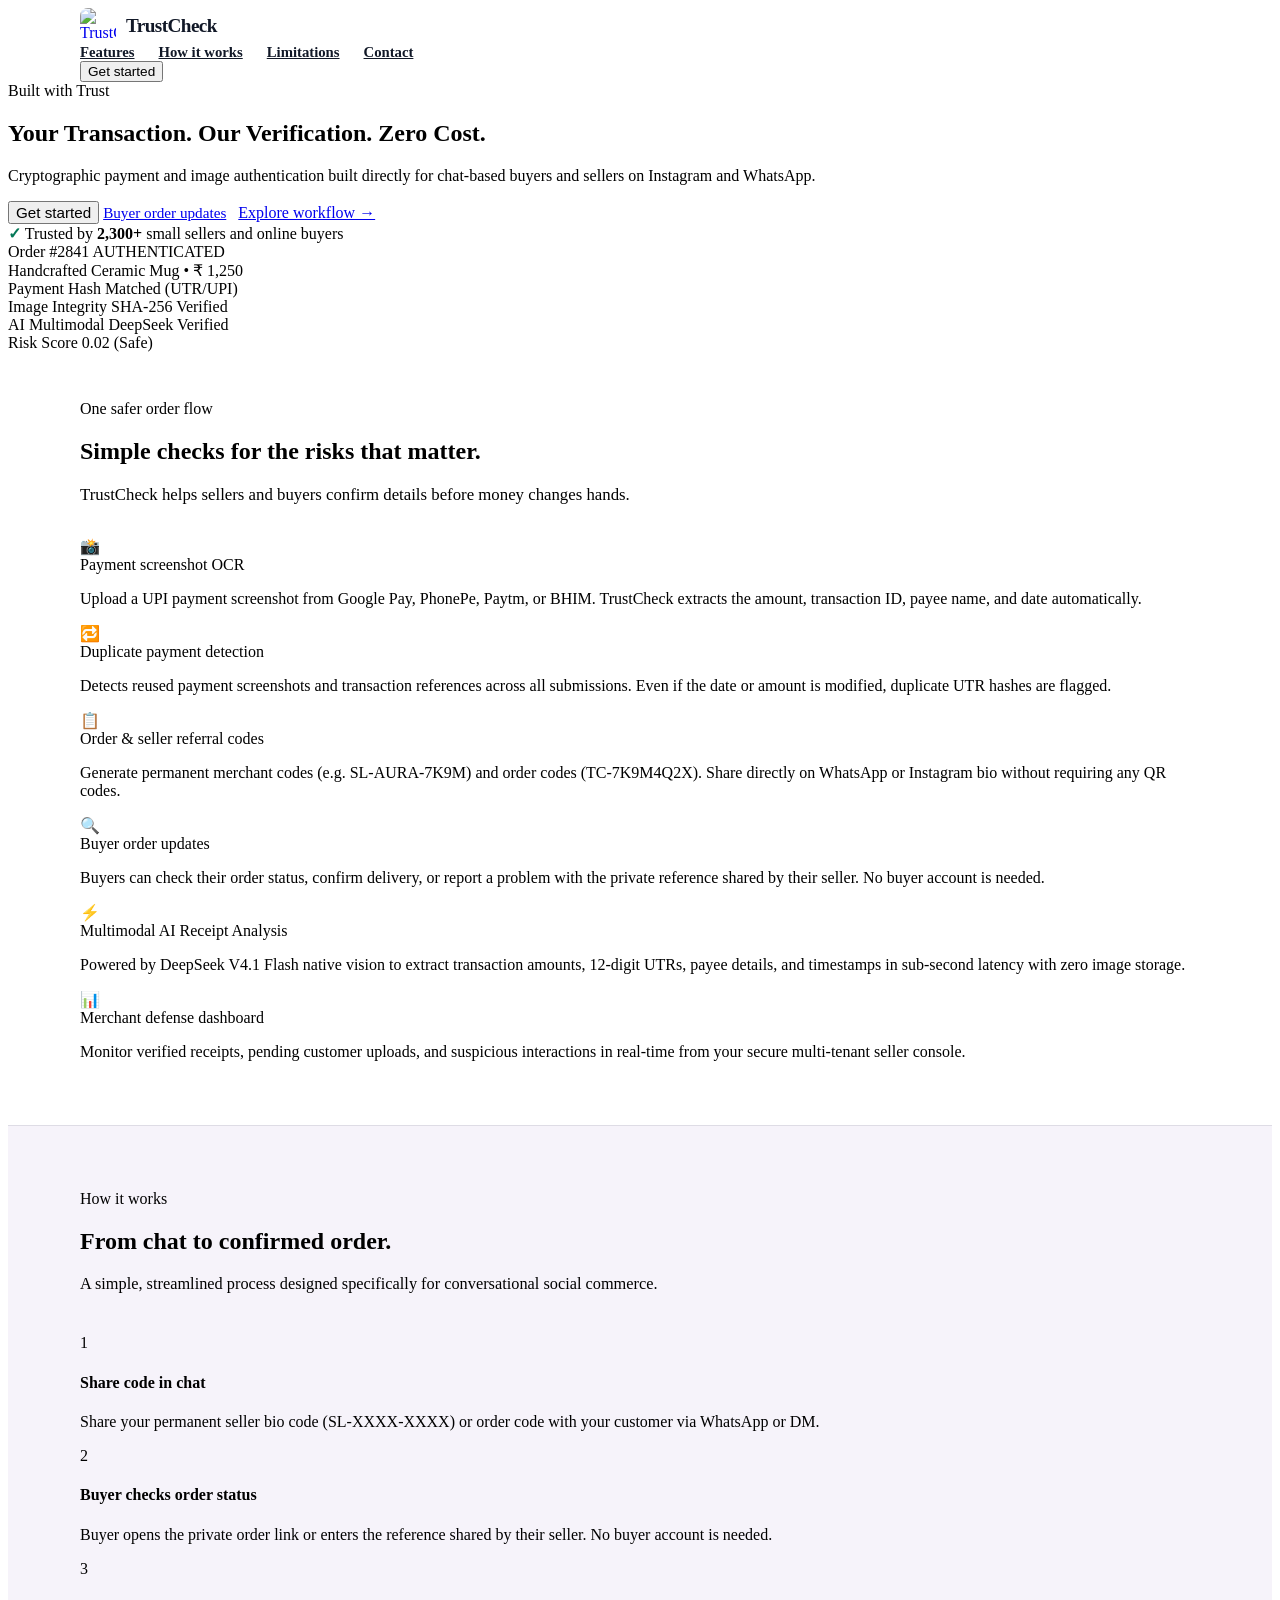
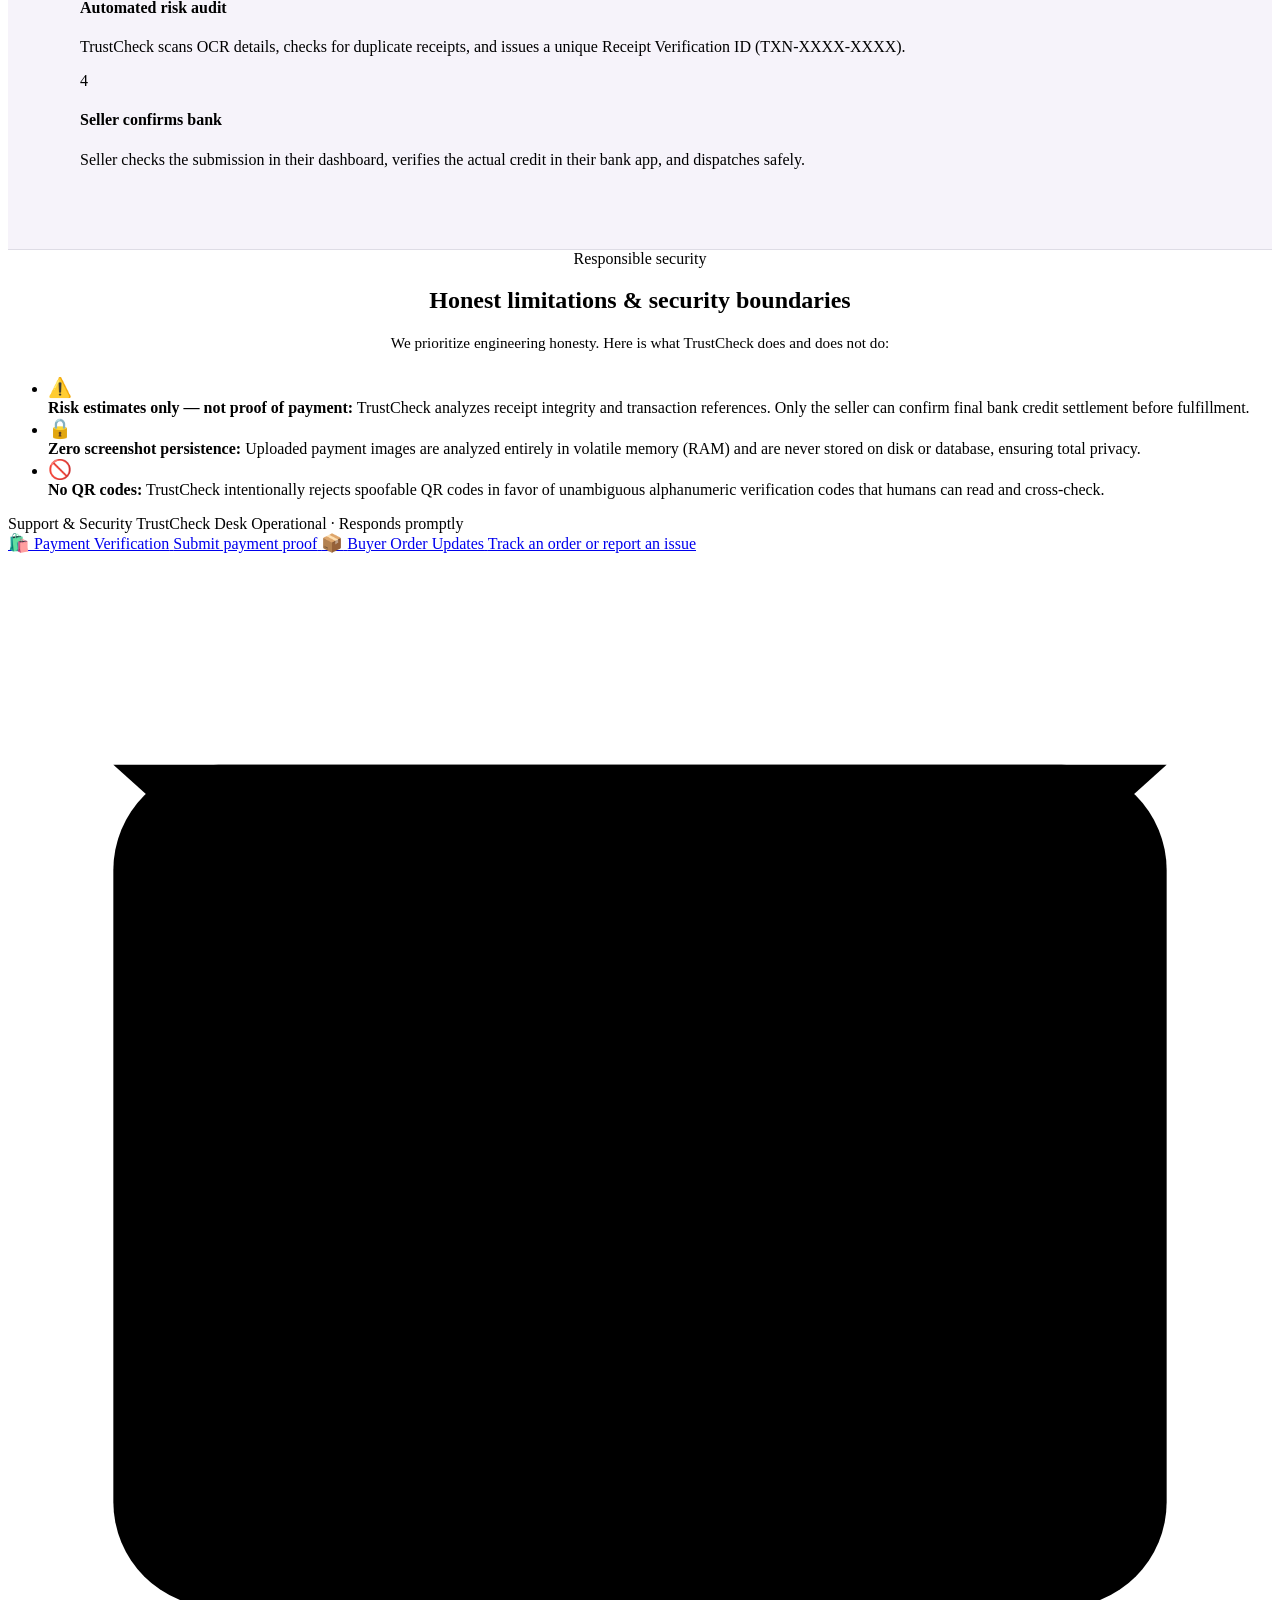
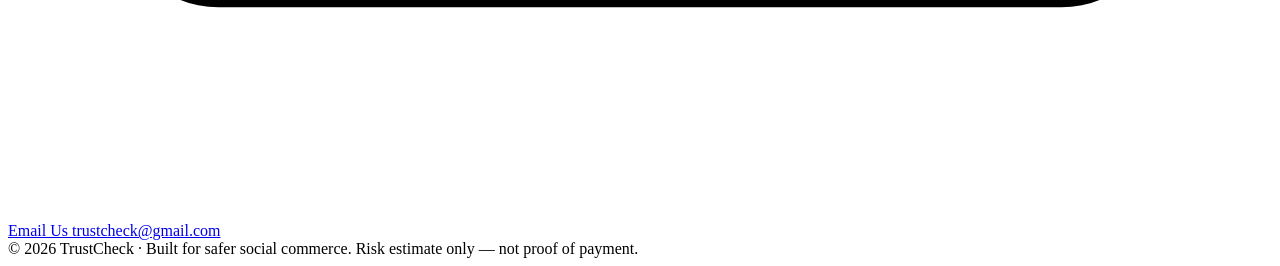
==== commit 8b105ca9: "feat: buyer order tracking & outcome resolution with TXN- references and type/test fixes" ====
--- a/frontend/index.html
+++ b/frontend/index.html
@@ -289,6 +289,7 @@
           <p class="hero-copy">Cryptographic payment and image authentication built directly for chat-based buyers and sellers on Instagram and WhatsApp.</p>
           <div class="hero-buttons">
             <button type="button" class="button button-primary btn-lg btn-get-started" style="font-size:0.95rem;cursor:pointer;">Get started</button>
+            <a href="/buyer.html" class="button button-secondary btn-lg" style="font-size:0.95rem;">Buyer order updates</a>
             <a href="#how-it-works" class="hero-link" style="margin-left:0.5rem;">Explore workflow →</a>
           </div>
           <div class="trust-note">
@@ -359,8 +360,8 @@
       </div>
       <div class="feature-card">
         <div class="feature-icon">🔍</div>
-        <div class="feature-title">Buyer order verification</div>
-        <p class="feature-desc">Buyers can verify order amounts, authentic merchant UPI IDs, and order statuses instantly with just their Order ID without needing to log in.</p>
+        <div class="feature-title">Buyer order updates</div>
+        <p class="feature-desc">Buyers can check their order status, confirm delivery, or report a problem with the private reference shared by their seller. No buyer account is needed.</p>
       </div>
       <div class="feature-card">
         <div class="feature-icon">⚡</div>
@@ -391,8 +392,8 @@
         </div>
         <div class="step-item">
           <div class="step-num">2</div>
-          <h4>Buyer verifies order</h4>
-          <p>Buyer opens the public verification link (no login required) and enters their Order ID to verify order details.</p>
+          <h4>Buyer checks order status</h4>
+          <p>Buyer opens the private order link or enters the reference shared by their seller. No buyer account is needed.</p>
         </div>
         <div class="step-item">
           <div class="step-num">3</div>
@@ -447,12 +448,19 @@
 
         <!-- Right: action pills -->
         <div class="cs-actions">
-          <!-- Buyer portal link -->
+          <!-- Buyer payment verification link -->
           <a href="/verify.html" class="cs-action">
             <span style="font-size:1.1rem;">🛍️</span>
             <span class="cs-action-meta">
-              <span>Buyer Portal</span>
-              <span>Verify order details</span>
+              <span>Payment Verification</span>
+              <span>Submit payment proof</span>
+            </span>
+          </a>
+          <a href="/buyer.html" class="cs-action">
+            <span style="font-size:1.1rem;">📦</span>
+            <span class="cs-action-meta">
+              <span>Buyer Order Updates</span>
+              <span>Track an order or report an issue</span>
             </span>
           </a>
           <!-- Email Us -->
@@ -507,7 +515,7 @@
           </div>
           <div>
             <h3 class="role-name">Continue as Buyer</h3>
-            <p class="role-desc">Upload payment screenshot or verify an order reference - No login required</p>
+            <p class="role-desc">Verify a payment or check an order with a seller-shared reference. No buyer login required.</p>
           </div>
           <div class="role-card-action">
             <span>Verify payment</span>
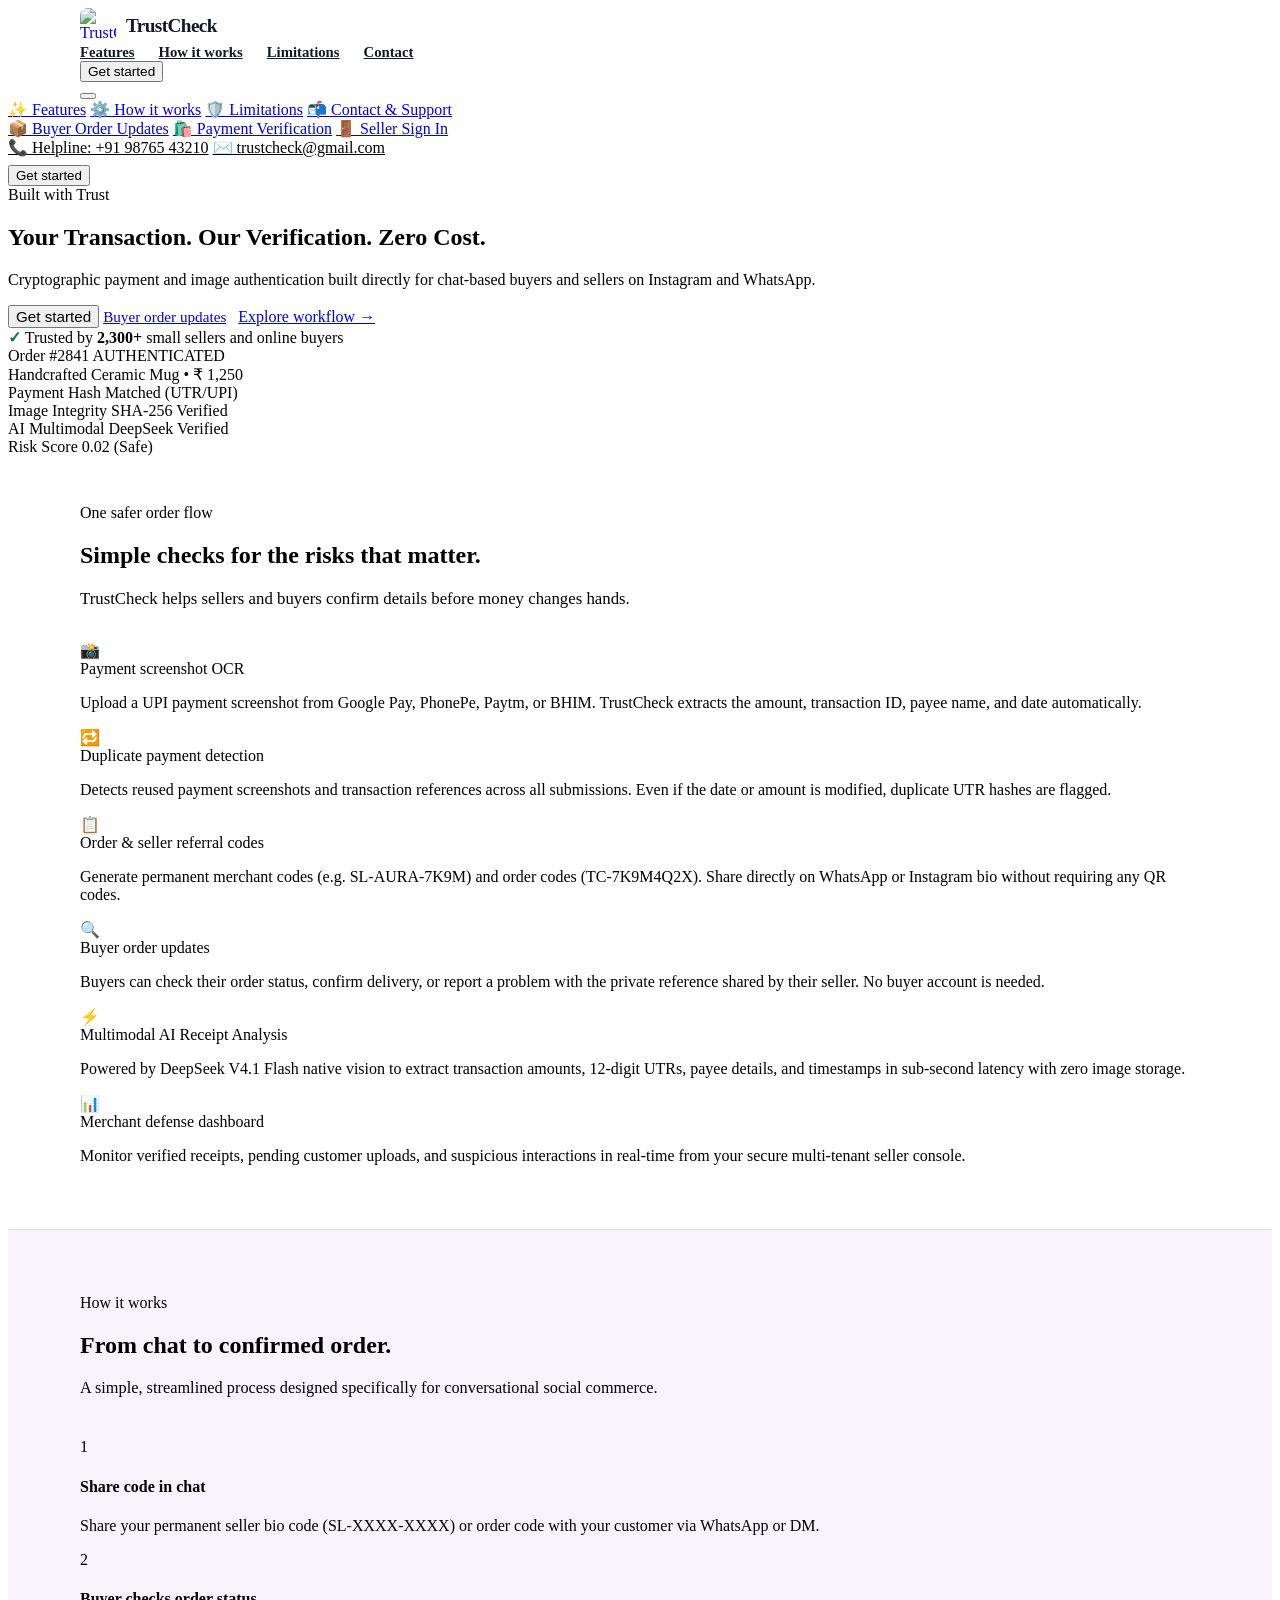
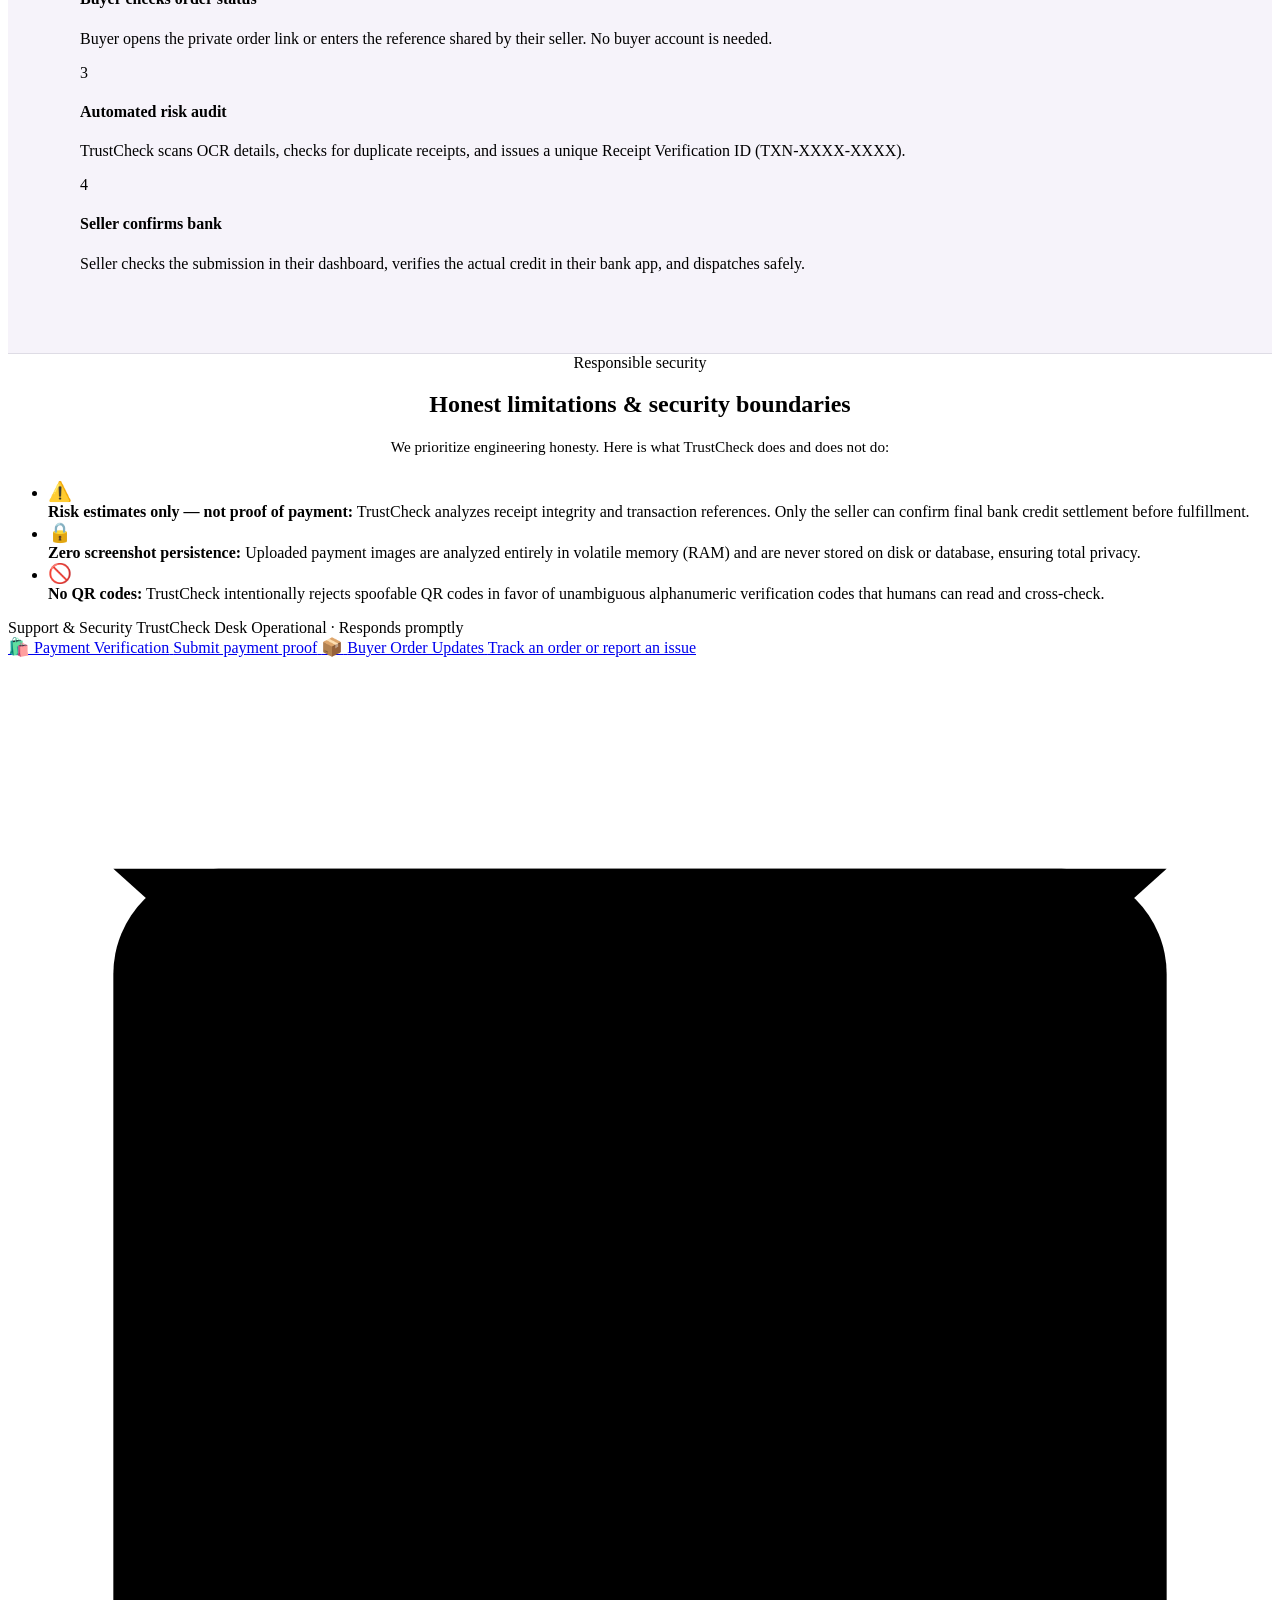
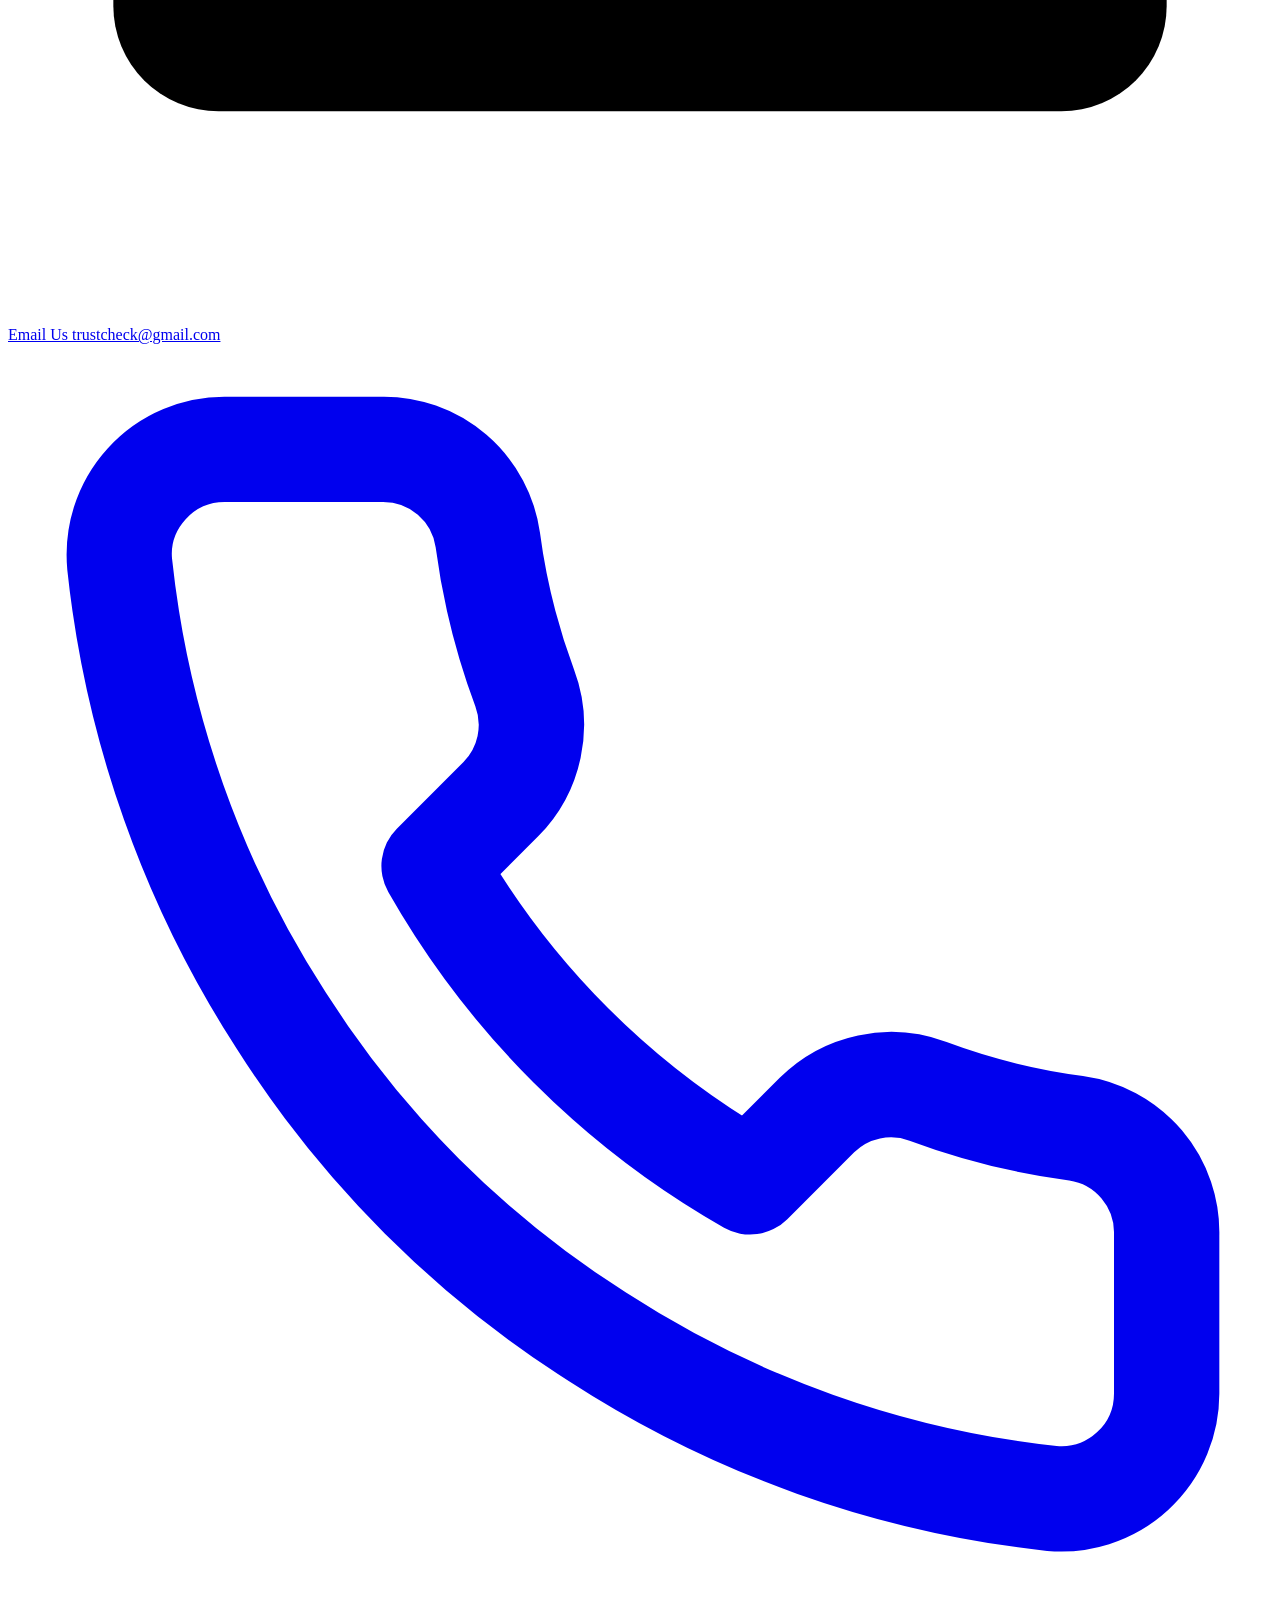
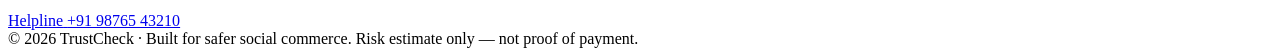
==== commit ac311f84: "feat: mobile optimization, responsive menu, 404 page, favicon, compressed assets, and clickable cont" ====
--- a/frontend/index.html
+++ b/frontend/index.html
@@ -3,9 +3,10 @@
 <head>
   <meta charset="UTF-8">
   <meta name="viewport" content="width=device-width, initial-scale=1.0">
-  <title>TrustCheck — Sell with confidence</title>
-    <link rel="icon" type="image/png" href="/logo.png">
-  <meta name="description" content="TrustCheck helps Instagram and WhatsApp sellers verify orders, payment screenshots, and certified product photos.">
+  <title>TrustCheck — Fraud Prevention & Payment Verification for Social Commerce</title>
+  <link rel="icon" type="image/png" href="/logo.png">
+  <link rel="shortcut icon" href="/favicon.ico">
+  <meta name="description" content="TrustCheck protects social commerce merchants and chat-based buyers on Instagram and WhatsApp with AI-powered payment screenshot verification, duplicate UTR detection, and tamper analysis.">
   <link rel="stylesheet" href="/css/styles.css">
   <style>
     .container { width: min(1120px, calc(100% - 40px)); margin: 0 auto; }
@@ -273,10 +274,33 @@
         <a href="#limitations" style="font-weight:600;font-size:0.92rem;color:#111827;">Limitations</a>
         <a href="#contact" style="font-weight:600;font-size:0.92rem;color:#111827;">Contact</a>
       </div>
-      <div style="display:flex;gap:0.75rem;align-items:center;">
+      <div style="display:flex;gap:0.75rem;align-items:center;" class="nav-cta">
         <button type="button" class="button button-primary btn-get-started" style="font-size:0.85rem;cursor:pointer;">Get started</button>
       </div>
+      <button type="button" class="landing-menu-toggle" id="landing-menu-toggle" aria-label="Toggle navigation menu" aria-expanded="false">
+        <span class="hamburger-bar"></span>
+        <span class="hamburger-bar"></span>
+        <span class="hamburger-bar"></span>
+      </button>
     </nav>
+    <div class="landing-mobile-menu" id="landing-mobile-menu" aria-hidden="true">
+      <div class="mobile-menu-links">
+        <a href="#features" class="mobile-menu-link">✨ Features</a>
+        <a href="#how-it-works" class="mobile-menu-link">⚙️ How it works</a>
+        <a href="#limitations" class="mobile-menu-link">🛡️ Limitations</a>
+        <a href="#contact" class="mobile-menu-link">📬 Contact & Support</a>
+        <div class="mobile-menu-divider"></div>
+        <a href="/buyer.html" class="mobile-menu-link">📦 Buyer Order Updates</a>
+        <a href="/verify.html" class="mobile-menu-link">🛍️ Payment Verification</a>
+        <a href="/login.html" class="mobile-menu-link">🚪 Seller Sign In</a>
+        <div class="mobile-menu-divider"></div>
+        <a href="tel:+919876543210" class="mobile-menu-link" style="color:var(--text-link);">📞 Helpline: +91 98765 43210</a>
+        <a href="mailto:trustcheck@gmail.com" class="mobile-menu-link" style="color:var(--text-link);">✉️ trustcheck@gmail.com</a>
+        <div style="padding-top:0.5rem;">
+          <button type="button" class="button button-primary btn-get-started w-full" style="justify-content:center;">Get started</button>
+        </div>
+      </div>
+    </div>
   </header>
 
   <!-- Hero -->
@@ -474,6 +498,16 @@
               <span>trustcheck@gmail.com</span>
             </span>
           </a>
+          <!-- Helpline Phone -->
+          <a href="tel:+919876543210" class="cs-action" aria-label="Call TrustCheck Helpline at +91 98765 43210">
+            <svg viewBox="0 0 24 24" aria-hidden="true" fill="none" stroke="currentColor" stroke-width="2" stroke-linecap="round" stroke-linejoin="round">
+              <path d="M22 16.92v3a2 2 0 0 1-2.18 2 19.79 19.79 0 0 1-8.63-3.07 19.5 19.5 0 0 1-6-6 19.79 19.79 0 0 1-3.07-8.67A2 2 0 0 1 4.11 2h3a2 2 0 0 1 2 1.72 12.84 12.84 0 0 0 .7 2.81 2 2 0 0 1-.45 2.11L8.09 9.91a16 16 0 0 0 6 6l1.27-1.27a2 2 0 0 1 2.11-.45 12.84 12.84 0 0 0 2.81.7A2 2 0 0 1 22 16.92z"/>
+            </svg>
+            <span class="cs-action-meta">
+              <span>Helpline</span>
+              <span>+91 98765 43210</span>
+            </span>
+          </a>
         </div>
       </div>
 
@@ -649,6 +683,33 @@
             if (switcherLabel) switcherLabel.textContent = 'Switch to Buyer →';
           }
         });
+      // Mobile menu toggle
+      const mobileToggle = document.getElementById('landing-menu-toggle');
+      const mobileMenu = document.getElementById('landing-mobile-menu');
+      if (mobileToggle && mobileMenu) {
+        mobileToggle.addEventListener('click', (e) => {
+          e.stopPropagation();
+          const isOpen = mobileMenu.classList.toggle('is-open');
+          mobileToggle.classList.toggle('is-active', isOpen);
+          mobileToggle.setAttribute('aria-expanded', String(isOpen));
+          mobileMenu.setAttribute('aria-hidden', String(!isOpen));
+        });
+        mobileMenu.querySelectorAll('a, button').forEach(link => {
+          link.addEventListener('click', () => {
+            mobileMenu.classList.remove('is-open');
+            mobileToggle.classList.remove('is-active');
+            mobileToggle.setAttribute('aria-expanded', 'false');
+            mobileMenu.setAttribute('aria-hidden', 'true');
+          });
+        });
+        document.addEventListener('click', (e) => {
+          if (!mobileMenu.contains(e.target) && !mobileToggle.contains(e.target) && mobileMenu.classList.contains('is-open')) {
+            mobileMenu.classList.remove('is-open');
+            mobileToggle.classList.remove('is-active');
+            mobileToggle.setAttribute('aria-expanded', 'false');
+            mobileMenu.setAttribute('aria-hidden', 'true');
+          }
+        });
       }
     })();
   </script>
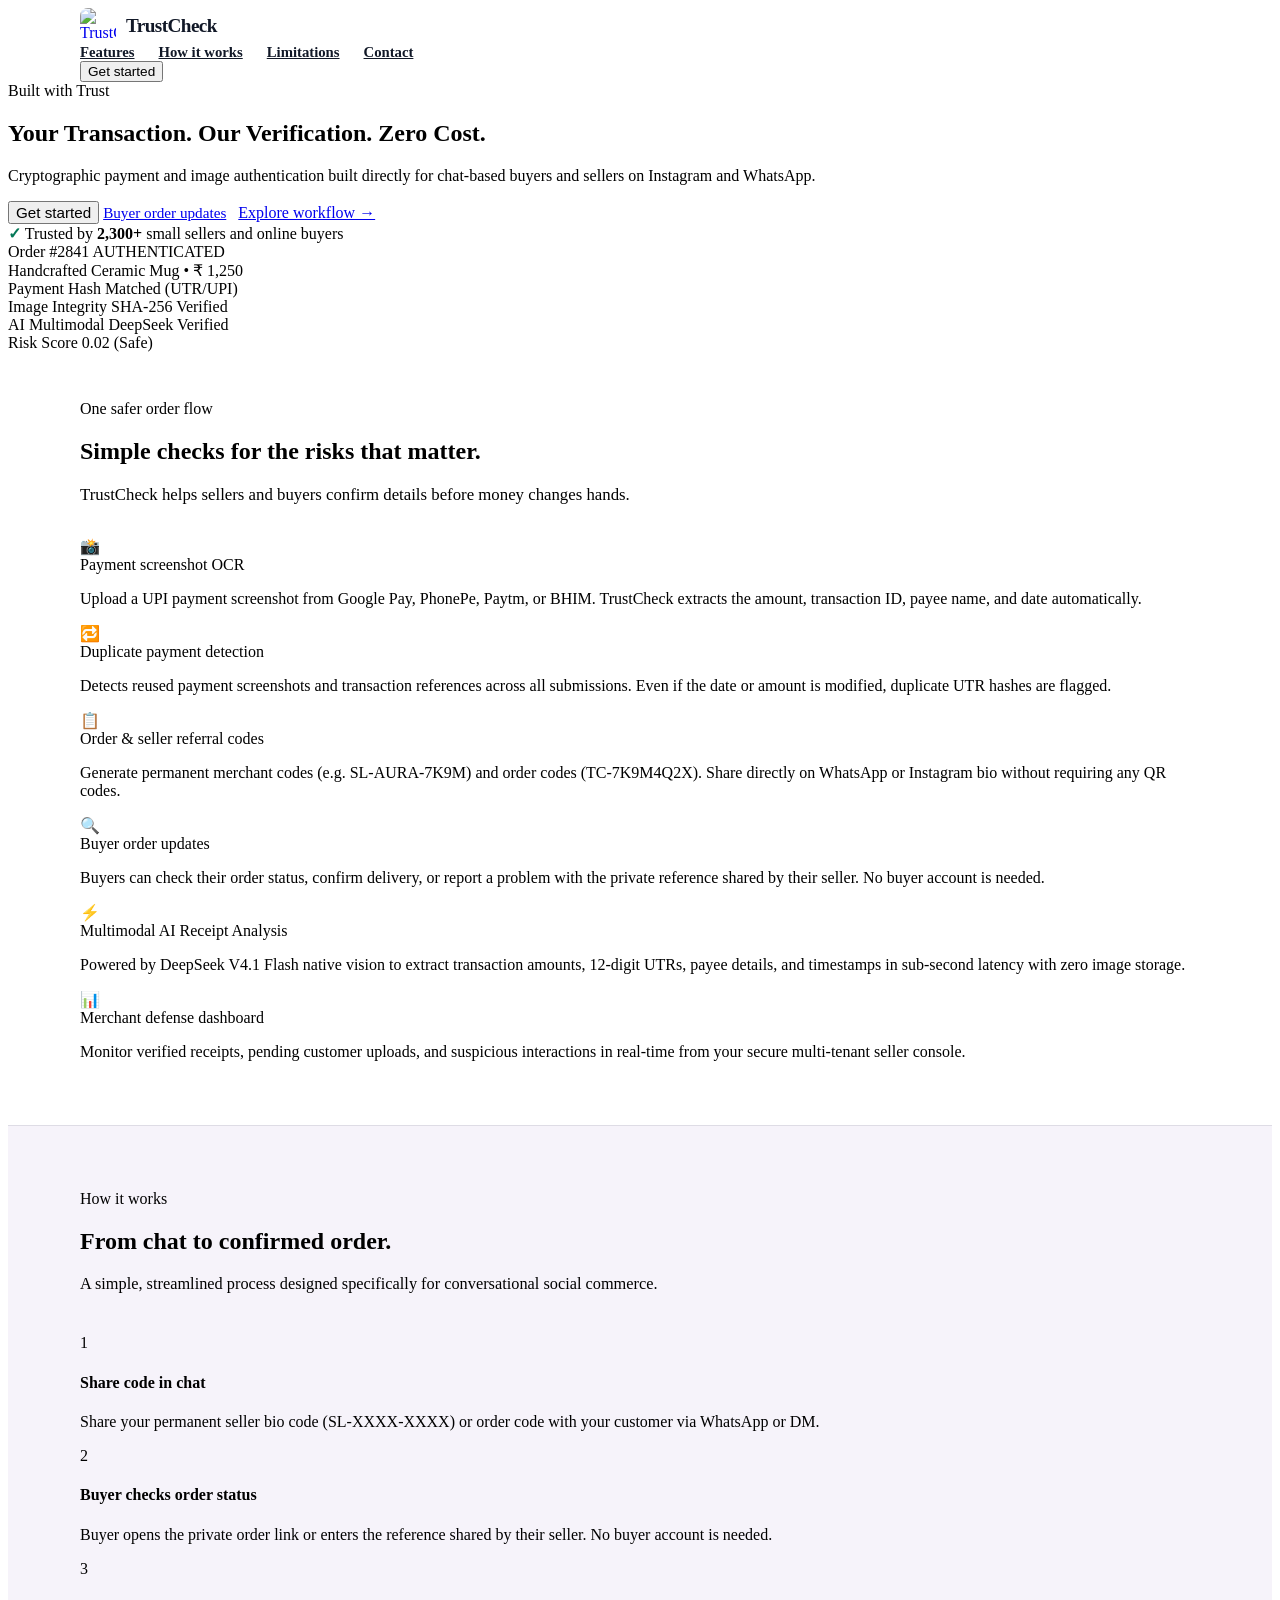
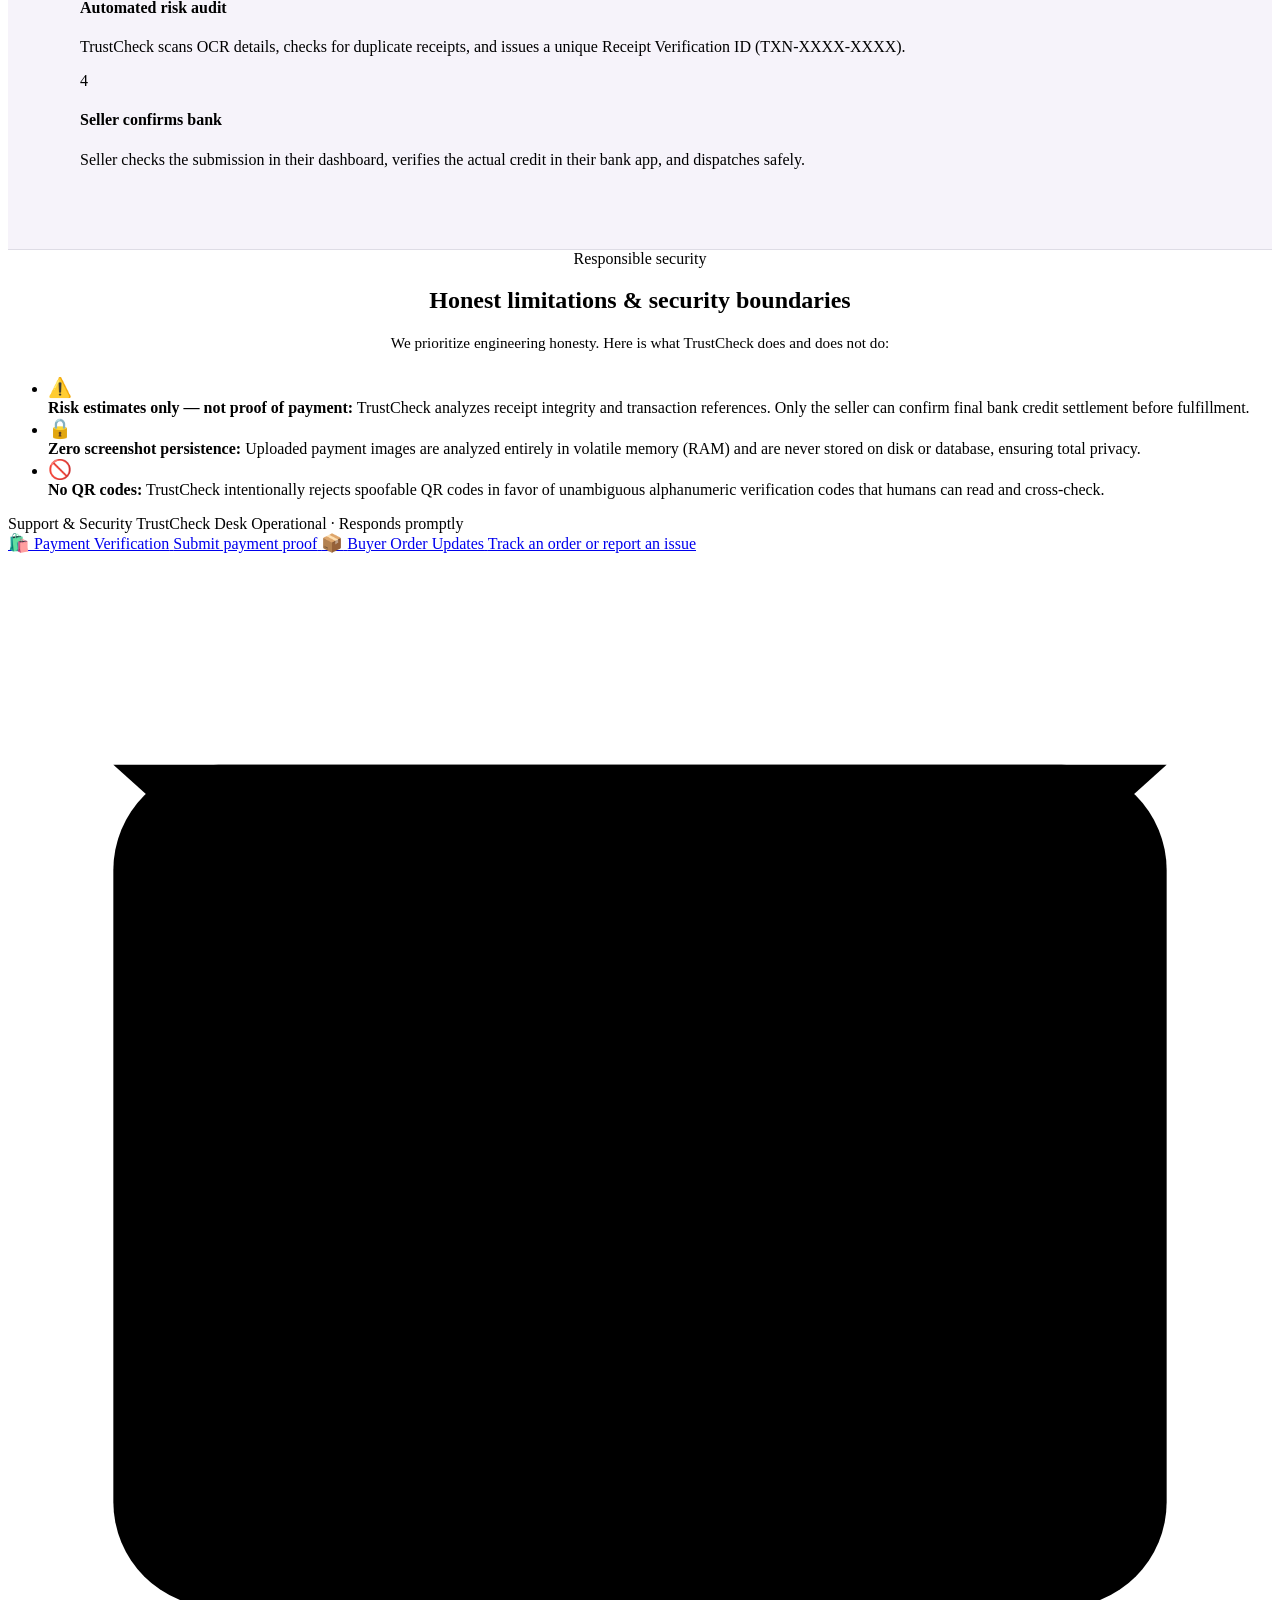
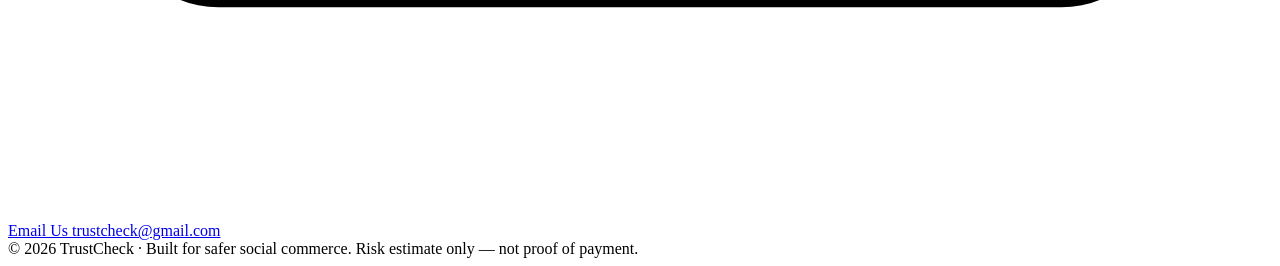
==== commit dd90a0fe: "Revert "feat: mobile optimization, responsive menu, 404 page, favicon, compressed assets, and clicka" ====
--- a/frontend/index.html
+++ b/frontend/index.html
@@ -3,10 +3,9 @@
 <head>
   <meta charset="UTF-8">
   <meta name="viewport" content="width=device-width, initial-scale=1.0">
-  <title>TrustCheck — Fraud Prevention & Payment Verification for Social Commerce</title>
-  <link rel="icon" type="image/png" href="/logo.png">
-  <link rel="shortcut icon" href="/favicon.ico">
-  <meta name="description" content="TrustCheck protects social commerce merchants and chat-based buyers on Instagram and WhatsApp with AI-powered payment screenshot verification, duplicate UTR detection, and tamper analysis.">
+  <title>TrustCheck — Sell with confidence</title>
+    <link rel="icon" type="image/png" href="/logo.png">
+  <meta name="description" content="TrustCheck helps Instagram and WhatsApp sellers verify orders, payment screenshots, and certified product photos.">
   <link rel="stylesheet" href="/css/styles.css">
   <style>
     .container { width: min(1120px, calc(100% - 40px)); margin: 0 auto; }
@@ -274,33 +273,10 @@
         <a href="#limitations" style="font-weight:600;font-size:0.92rem;color:#111827;">Limitations</a>
         <a href="#contact" style="font-weight:600;font-size:0.92rem;color:#111827;">Contact</a>
       </div>
-      <div style="display:flex;gap:0.75rem;align-items:center;" class="nav-cta">
+      <div style="display:flex;gap:0.75rem;align-items:center;">
         <button type="button" class="button button-primary btn-get-started" style="font-size:0.85rem;cursor:pointer;">Get started</button>
       </div>
-      <button type="button" class="landing-menu-toggle" id="landing-menu-toggle" aria-label="Toggle navigation menu" aria-expanded="false">
-        <span class="hamburger-bar"></span>
-        <span class="hamburger-bar"></span>
-        <span class="hamburger-bar"></span>
-      </button>
     </nav>
-    <div class="landing-mobile-menu" id="landing-mobile-menu" aria-hidden="true">
-      <div class="mobile-menu-links">
-        <a href="#features" class="mobile-menu-link">✨ Features</a>
-        <a href="#how-it-works" class="mobile-menu-link">⚙️ How it works</a>
-        <a href="#limitations" class="mobile-menu-link">🛡️ Limitations</a>
-        <a href="#contact" class="mobile-menu-link">📬 Contact & Support</a>
-        <div class="mobile-menu-divider"></div>
-        <a href="/buyer.html" class="mobile-menu-link">📦 Buyer Order Updates</a>
-        <a href="/verify.html" class="mobile-menu-link">🛍️ Payment Verification</a>
-        <a href="/login.html" class="mobile-menu-link">🚪 Seller Sign In</a>
-        <div class="mobile-menu-divider"></div>
-        <a href="tel:+919876543210" class="mobile-menu-link" style="color:var(--text-link);">📞 Helpline: +91 98765 43210</a>
-        <a href="mailto:trustcheck@gmail.com" class="mobile-menu-link" style="color:var(--text-link);">✉️ trustcheck@gmail.com</a>
-        <div style="padding-top:0.5rem;">
-          <button type="button" class="button button-primary btn-get-started w-full" style="justify-content:center;">Get started</button>
-        </div>
-      </div>
-    </div>
   </header>
 
   <!-- Hero -->
@@ -498,16 +474,6 @@
               <span>trustcheck@gmail.com</span>
             </span>
           </a>
-          <!-- Helpline Phone -->
-          <a href="tel:+919876543210" class="cs-action" aria-label="Call TrustCheck Helpline at +91 98765 43210">
-            <svg viewBox="0 0 24 24" aria-hidden="true" fill="none" stroke="currentColor" stroke-width="2" stroke-linecap="round" stroke-linejoin="round">
-              <path d="M22 16.92v3a2 2 0 0 1-2.18 2 19.79 19.79 0 0 1-8.63-3.07 19.5 19.5 0 0 1-6-6 19.79 19.79 0 0 1-3.07-8.67A2 2 0 0 1 4.11 2h3a2 2 0 0 1 2 1.72 12.84 12.84 0 0 0 .7 2.81 2 2 0 0 1-.45 2.11L8.09 9.91a16 16 0 0 0 6 6l1.27-1.27a2 2 0 0 1 2.11-.45 12.84 12.84 0 0 0 2.81.7A2 2 0 0 1 22 16.92z"/>
-            </svg>
-            <span class="cs-action-meta">
-              <span>Helpline</span>
-              <span>+91 98765 43210</span>
-            </span>
-          </a>
         </div>
       </div>
 
@@ -683,33 +649,6 @@
             if (switcherLabel) switcherLabel.textContent = 'Switch to Buyer →';
           }
         });
-      // Mobile menu toggle
-      const mobileToggle = document.getElementById('landing-menu-toggle');
-      const mobileMenu = document.getElementById('landing-mobile-menu');
-      if (mobileToggle && mobileMenu) {
-        mobileToggle.addEventListener('click', (e) => {
-          e.stopPropagation();
-          const isOpen = mobileMenu.classList.toggle('is-open');
-          mobileToggle.classList.toggle('is-active', isOpen);
-          mobileToggle.setAttribute('aria-expanded', String(isOpen));
-          mobileMenu.setAttribute('aria-hidden', String(!isOpen));
-        });
-        mobileMenu.querySelectorAll('a, button').forEach(link => {
-          link.addEventListener('click', () => {
-            mobileMenu.classList.remove('is-open');
-            mobileToggle.classList.remove('is-active');
-            mobileToggle.setAttribute('aria-expanded', 'false');
-            mobileMenu.setAttribute('aria-hidden', 'true');
-          });
-        });
-        document.addEventListener('click', (e) => {
-          if (!mobileMenu.contains(e.target) && !mobileToggle.contains(e.target) && mobileMenu.classList.contains('is-open')) {
-            mobileMenu.classList.remove('is-open');
-            mobileToggle.classList.remove('is-active');
-            mobileToggle.setAttribute('aria-expanded', 'false');
-            mobileMenu.setAttribute('aria-hidden', 'true');
-          }
-        });
       }
     })();
   </script>
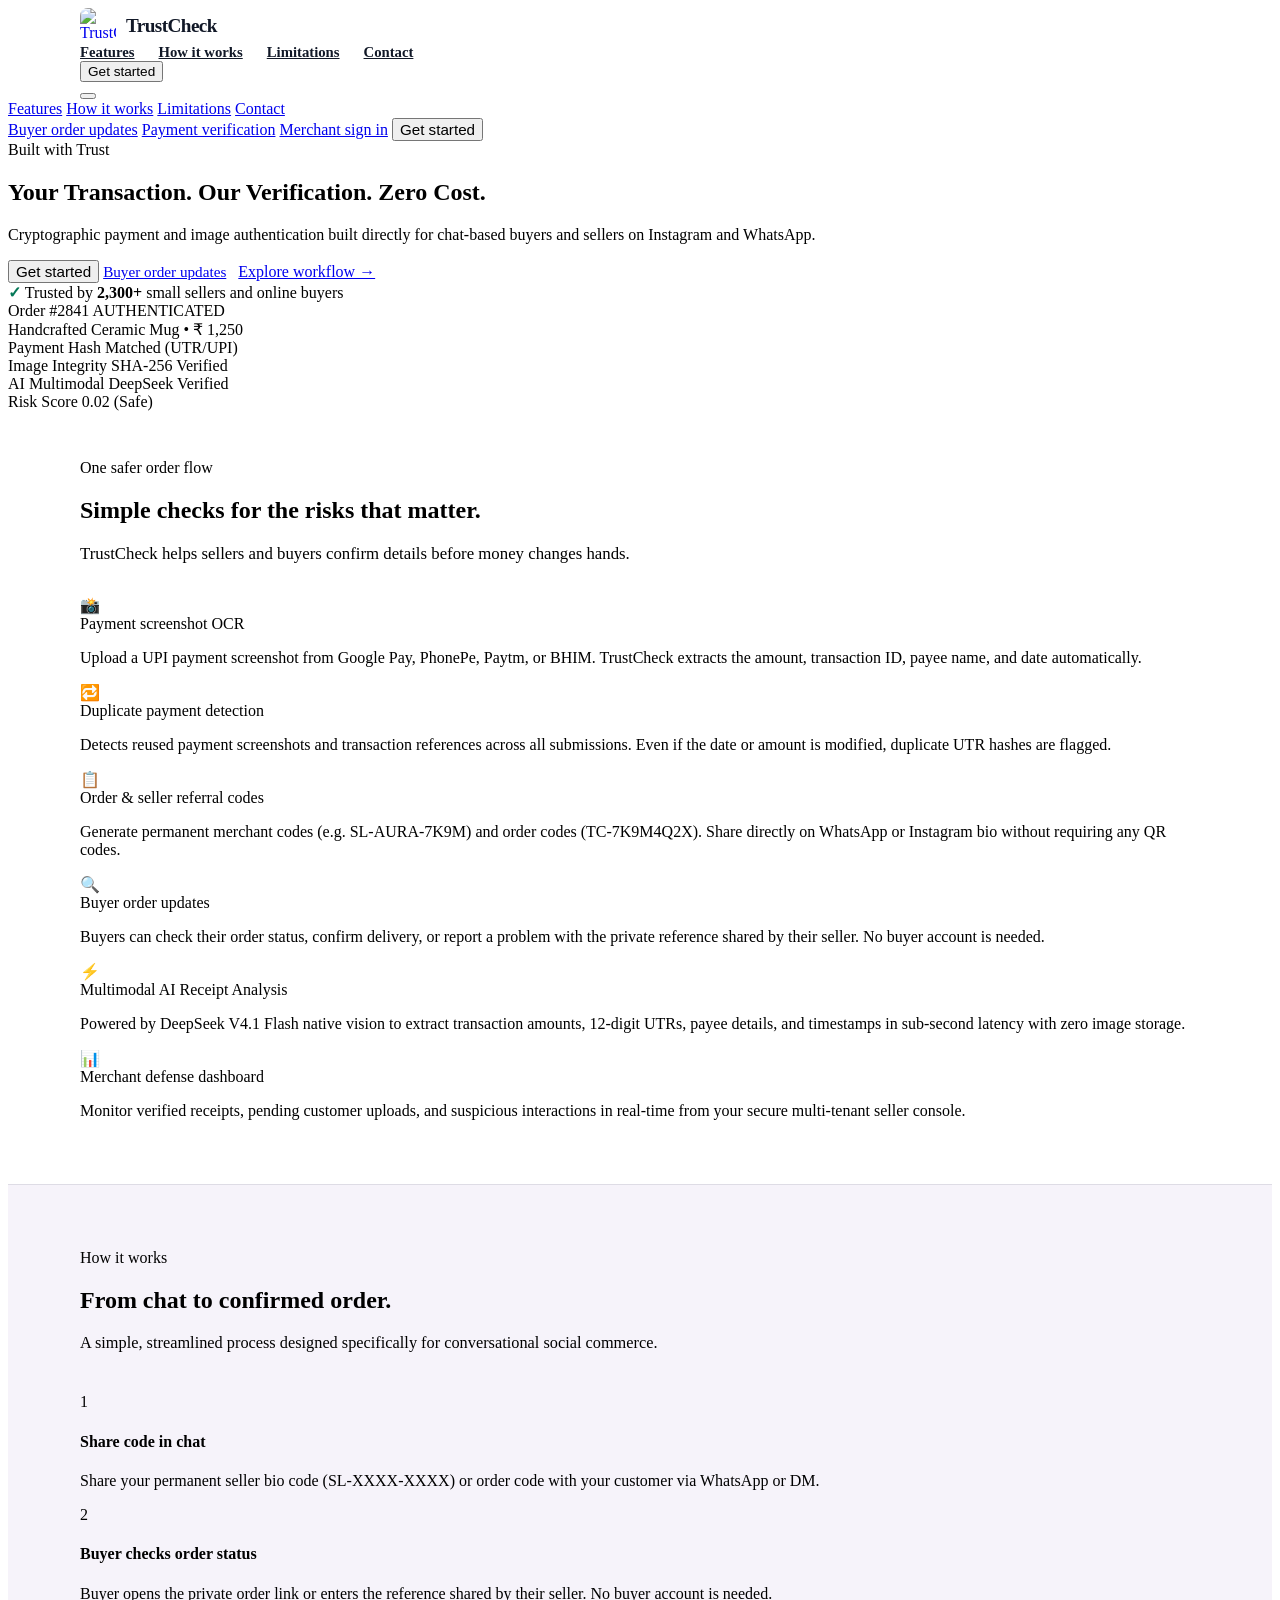
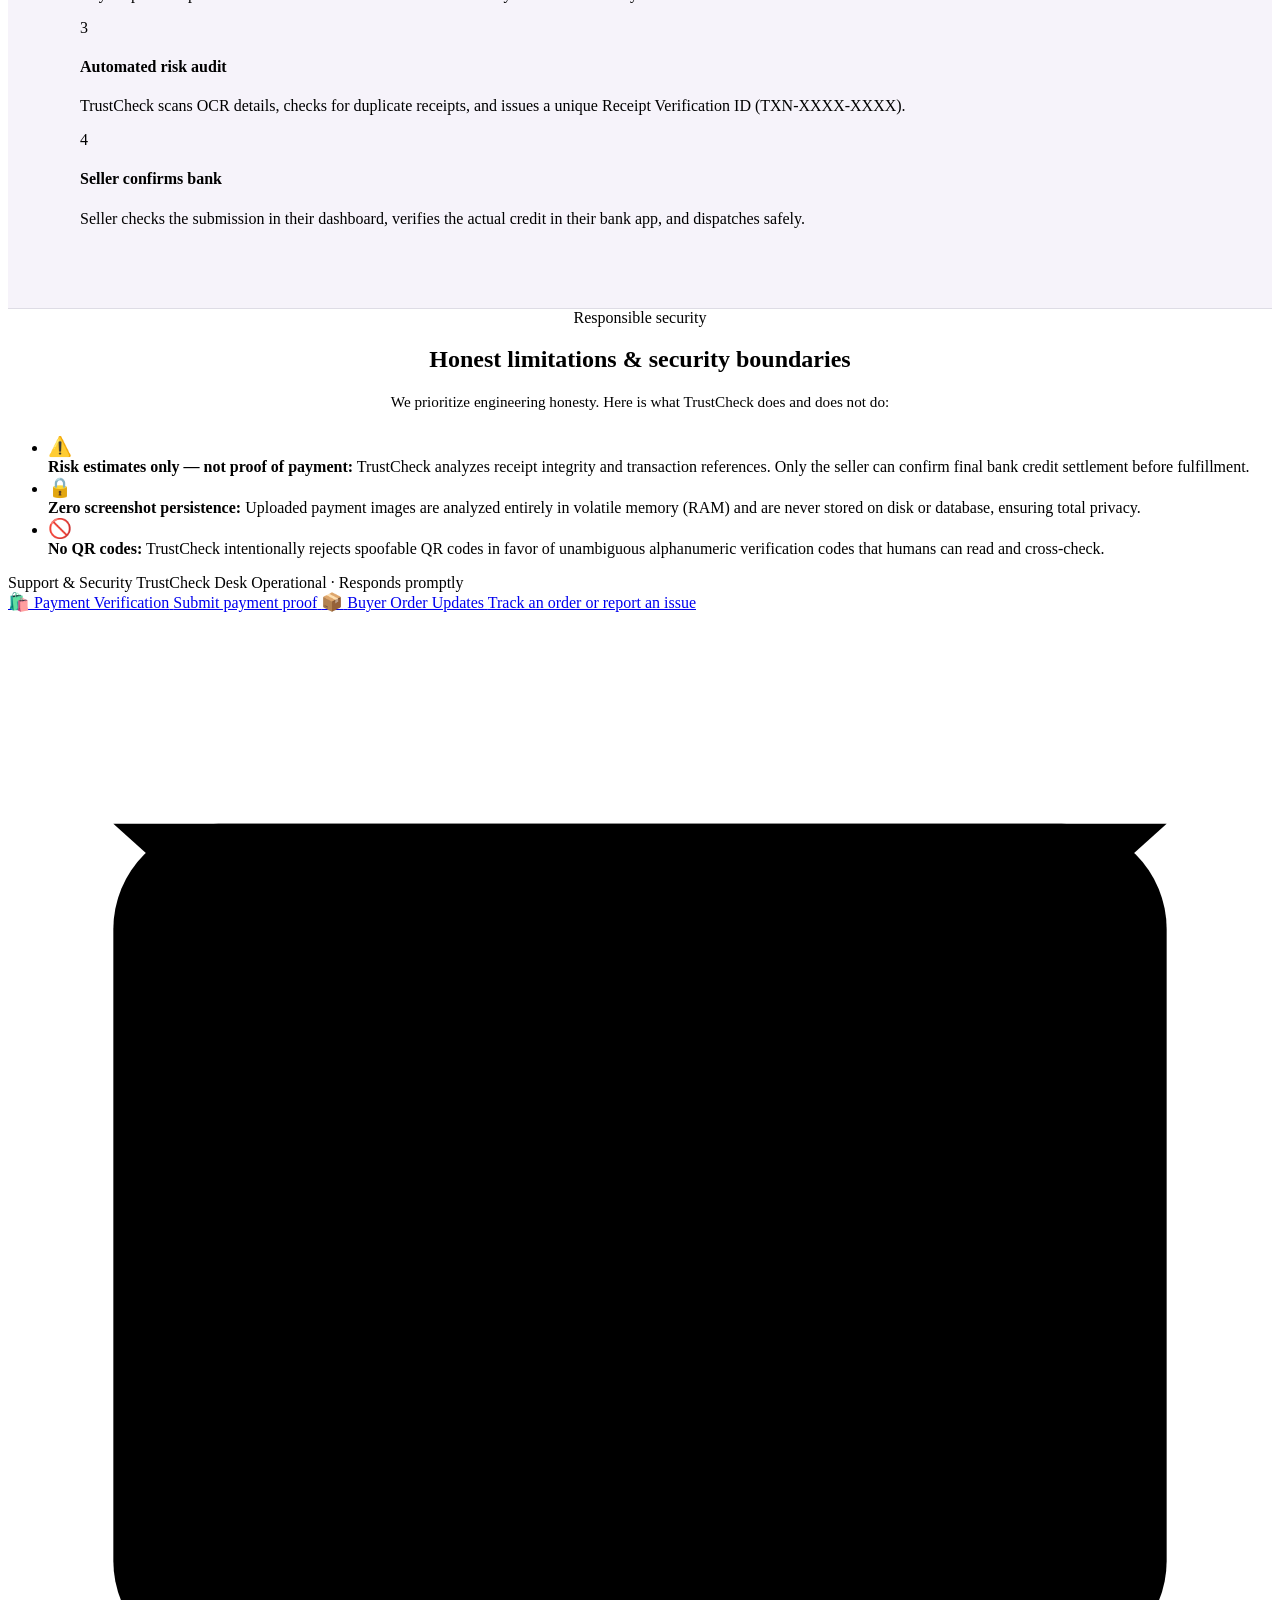
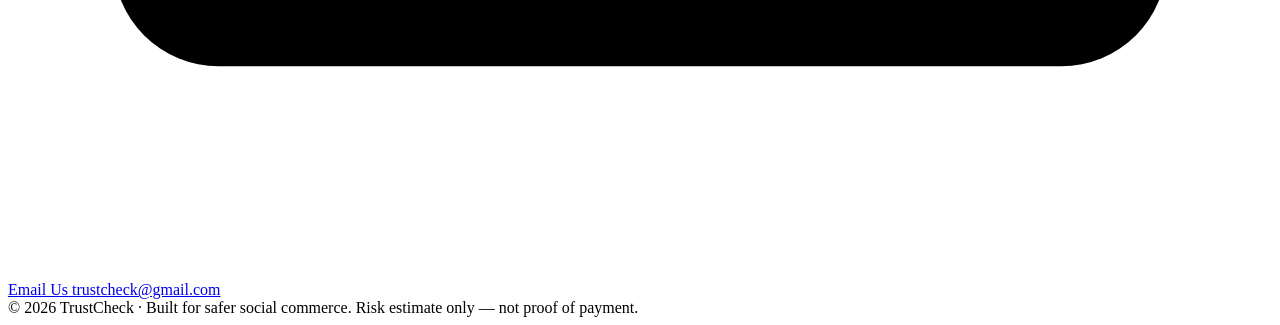
==== commit 09526ad5: "feat: add mobile responsiveness and mobile navigation menu" ====
--- a/frontend/index.html
+++ b/frontend/index.html
@@ -273,11 +273,32 @@
         <a href="#limitations" style="font-weight:600;font-size:0.92rem;color:#111827;">Limitations</a>
         <a href="#contact" style="font-weight:600;font-size:0.92rem;color:#111827;">Contact</a>
       </div>
-      <div style="display:flex;gap:0.75rem;align-items:center;">
+      <div class="nav-cta" style="display:flex;gap:0.75rem;align-items:center;">
         <button type="button" class="button button-primary btn-get-started" style="font-size:0.85rem;cursor:pointer;">Get started</button>
       </div>
+      <button type="button" class="landing-menu-toggle" id="landing-menu-toggle" aria-label="Toggle navigation menu" aria-expanded="false" aria-controls="landing-mobile-menu">
+        <span class="hamburger-bar"></span>
+        <span class="hamburger-bar"></span>
+        <span class="hamburger-bar"></span>
+      </button>
     </nav>
+    <div class="landing-mobile-menu" id="landing-mobile-menu" aria-hidden="true">
+      <div class="mobile-menu-links">
+        <a href="#features" class="mobile-menu-link">Features</a>
+        <a href="#how-it-works" class="mobile-menu-link">How it works</a>
+        <a href="#limitations" class="mobile-menu-link">Limitations</a>
+        <a href="#contact" class="mobile-menu-link">Contact</a>
+      </div>
+      <div class="mobile-menu-divider"></div>
+      <div class="mobile-menu-actions">
+        <a href="/buyer.html" class="button button-secondary w-full" style="justify-content:center;">Buyer order updates</a>
+        <a href="/verify.html" class="button button-secondary w-full" style="justify-content:center;">Payment verification</a>
+        <a href="/login.html" class="button button-secondary w-full" style="justify-content:center;">Merchant sign in</a>
+        <button type="button" class="button button-primary w-full btn-get-started" style="justify-content:center;font-size:0.95rem;cursor:pointer;">Get started</button>
+      </div>
+    </div>
   </header>
+  <div class="landing-menu-backdrop" id="landing-menu-backdrop"></div>
 
   <!-- Hero -->
   <section class="hero-section" id="home">
@@ -654,5 +675,63 @@
   </script>
 </div>
 <script>document.querySelectorAll('[data-current-year]').forEach((el) => { el.textContent = new Date().getFullYear(); });</script>
+<script>
+  (function () {
+    const toggleBtn = document.getElementById('landing-menu-toggle');
+    const mobileMenu = document.getElementById('landing-mobile-menu');
+    const backdrop = document.getElementById('landing-menu-backdrop');
+
+    if (!toggleBtn || !mobileMenu) return;
+
+    function openMenu() {
+      toggleBtn.classList.add('is-active');
+      toggleBtn.setAttribute('aria-expanded', 'true');
+      mobileMenu.classList.add('is-open');
+      mobileMenu.setAttribute('aria-hidden', 'false');
+      if (backdrop) backdrop.classList.add('is-open');
+      document.body.style.overflow = 'hidden';
+    }
+
+    function closeMenu() {
+      toggleBtn.classList.remove('is-active');
+      toggleBtn.setAttribute('aria-expanded', 'false');
+      mobileMenu.classList.remove('is-open');
+      mobileMenu.setAttribute('aria-hidden', 'true');
+      if (backdrop) backdrop.classList.remove('is-open');
+      document.body.style.overflow = '';
+    }
+
+    toggleBtn.addEventListener('click', (e) => {
+      e.stopPropagation();
+      if (mobileMenu.classList.contains('is-open')) {
+        closeMenu();
+      } else {
+        openMenu();
+      }
+    });
+
+    if (backdrop) {
+      backdrop.addEventListener('click', closeMenu);
+    }
+
+    mobileMenu.querySelectorAll('a, button').forEach((item) => {
+      item.addEventListener('click', () => {
+        closeMenu();
+      });
+    });
+
+    window.addEventListener('keydown', (e) => {
+      if (e.key === 'Escape' && mobileMenu.classList.contains('is-open')) {
+        closeMenu();
+      }
+    });
+
+    window.addEventListener('resize', () => {
+      if (window.innerWidth > 768 && mobileMenu.classList.contains('is-open')) {
+        closeMenu();
+      }
+    });
+  })();
+</script>
 </body>
 </html>
